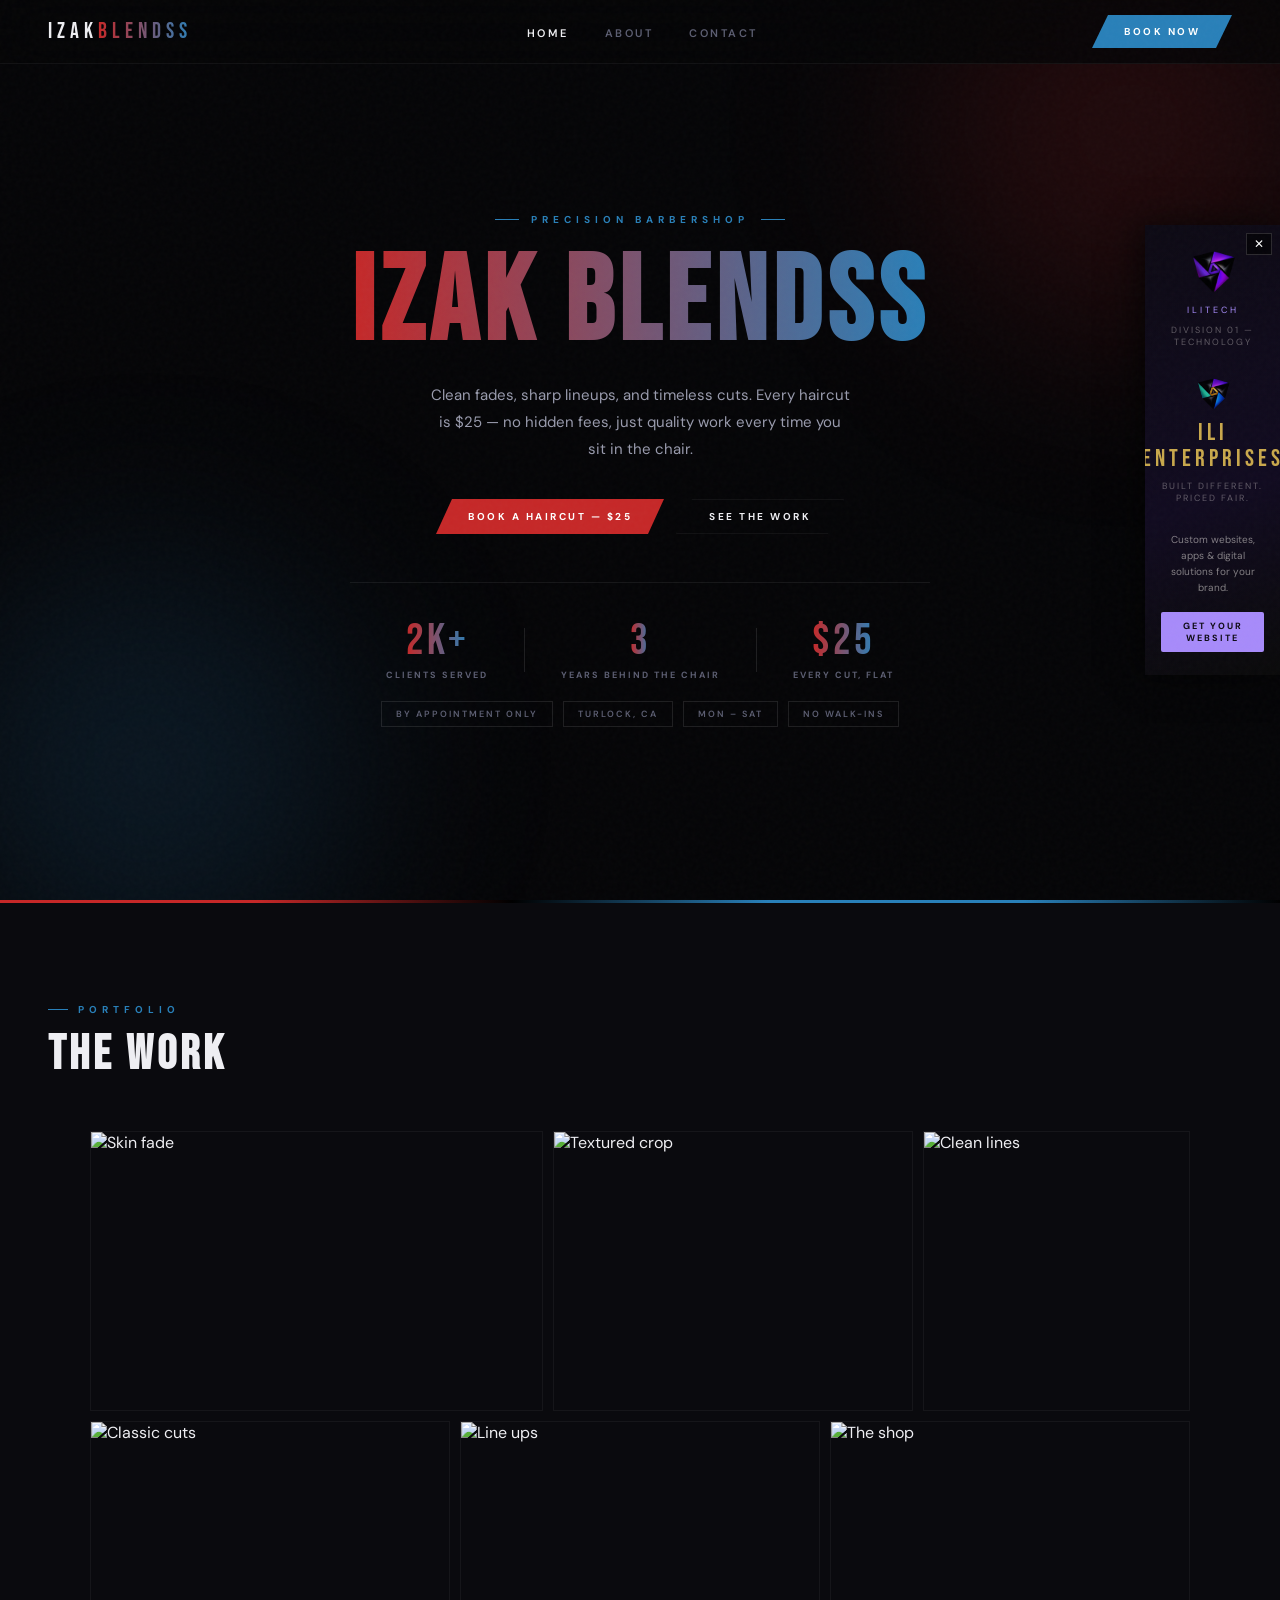
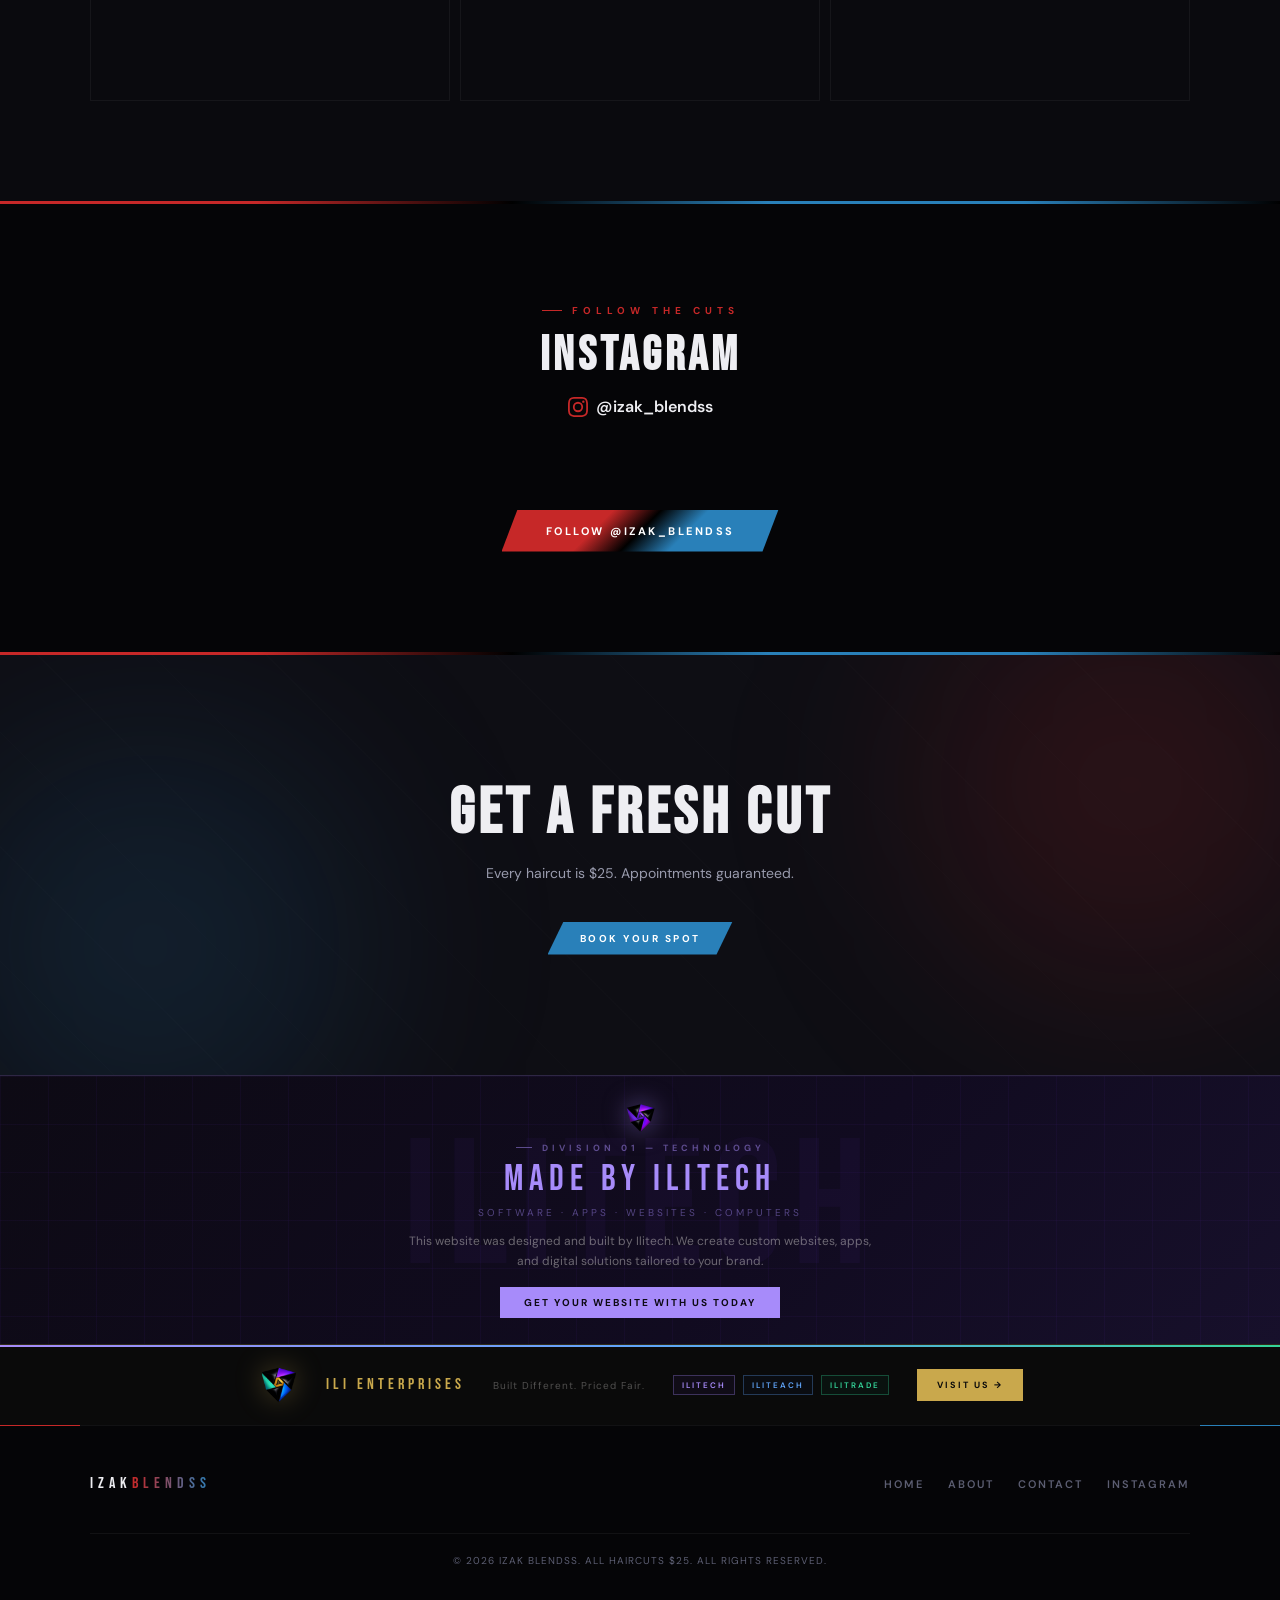
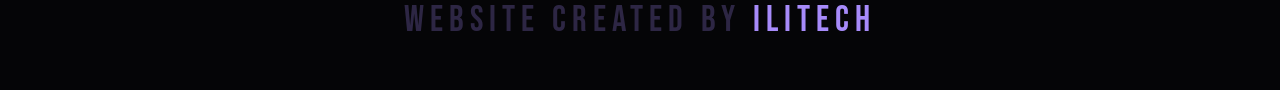
==== index.html @ d11774d7 "Rename image files to single numbers (1.jpg–7.jpg) https://claude.ai/code/session_01DUXp4969VCVDoevG" ====
<!DOCTYPE html>
<html lang="en">
<head>
<meta charset="UTF-8">
<meta name="viewport" content="width=device-width, initial-scale=1.0">
<title>Izak Blendss — Precision Cuts & Clean Fades</title>
<link href="https://fonts.googleapis.com/css2?family=Bebas+Neue&family=DM+Sans:wght@300;400;500;600;700&display=swap" rel="stylesheet">
<link rel="stylesheet" href="styles.css">
</head>
<body>

<!-- ═══ NAV ═══ -->
<nav>
  <a class="logo" href="index.html">IZAK<em>BLENDSS</em></a>
  <ul class="nav-mid" id="navMenu">
    <li><a href="index.html" class="act">Home</a></li>
    <li><a href="about.html">About</a></li>
    <li><a href="contact.html">Contact</a></li>
  </ul>
  <div class="nav-right">
    <button class="burger" id="burger" aria-label="Menu"><span></span><span></span><span></span></button>
    <a class="btn btn-blue" href="contact.html">Book Now</a>
  </div>
</nav>

<!-- ═══ HERO ═══ -->
<section class="hero">
  <div class="glow-r"></div>
  <div class="glow-b"></div>
  <div class="hero-inner">
    <div class="hero-label">Precision Barbershop</div>
    <h1>Izak Blendss</h1>
    <p>Clean fades, sharp lineups, and timeless cuts. Every haircut is $25 — no hidden fees, just quality work every time you sit in the chair.</p>
    <div class="hero-btns">
      <a class="btn btn-red" href="contact.html">Book a Haircut — $25</a>
      <a class="btn btn-outline" href="#gallery">See the Work</a>
    </div>
    <div class="hero-stats">
      <div class="hero-stat"><span class="hero-stat-num">2K+</span><span class="hero-stat-label">Clients Served</span></div>
      <div class="hero-stat-div"></div>
      <div class="hero-stat"><span class="hero-stat-num">3</span><span class="hero-stat-label">Years Behind the Chair</span></div>
      <div class="hero-stat-div"></div>
      <div class="hero-stat"><span class="hero-stat-num">$25</span><span class="hero-stat-label">Every Cut, Flat</span></div>
    </div>
    <div class="hero-badges">
      <span class="hero-badge">By Appointment Only</span>
      <span class="hero-badge">Turlock, CA</span>
      <span class="hero-badge">Mon – Sat</span>
      <span class="hero-badge">No Walk-ins</span>
    </div>
  </div>
</section>

<div class="stripe"></div>

<section class="gallery" id="gallery">
  <div class="sec-head reveal">
    <div class="sec-tag bl">Portfolio</div>
    <h2 class="sec-title">The Work</h2>
  </div>
  <div class="gal-grid">
    <div class="gal-item reveal"><img src="haircuts/1.jpg" alt="Skin fade" loading="lazy"><div class="gal-ov"><h4>Skin Fades</h4><span>Signature blends</span></div></div>
    <div class="gal-item reveal"><img src="haircuts/2.jpg" alt="Textured crop" loading="lazy"><div class="gal-ov"><h4>Textured Crops</h4><span>Modern texture</span></div></div>
    <div class="gal-item reveal"><img src="haircuts/3.jpg" alt="Clean lines" loading="lazy"><div class="gal-ov"><h4>Clean Lines</h4><span>Sharp details</span></div></div>
    <div class="gal-item reveal"><img src="haircuts/4.jpg" alt="Classic cuts" loading="lazy"><div class="gal-ov"><h4>Classic Cuts</h4><span>Timeless looks</span></div></div>
    <div class="gal-item reveal"><img src="haircuts/5.jpg" alt="Line ups" loading="lazy"><div class="gal-ov"><h4>Line-Ups</h4><span>Razor precision</span></div></div>
    <div class="gal-item reveal"><img src="haircuts/6.jpg" alt="The shop" loading="lazy"><div class="gal-ov"><h4>The Shop</h4><span>Our space</span></div></div>
  </div>
</section>

<div class="stripe"></div>

<section class="ig-sec">
  <div class="sec-head reveal" style="text-align:center">
    <div class="sec-tag red" style="justify-content:center">Follow The Cuts</div>
    <h2 class="sec-title">Instagram</h2>
    <div class="ig-handle"><svg viewBox="0 0 24 24"><path d="M12 2.163c3.204 0 3.584.012 4.85.07 3.252.148 4.771 1.691 4.919 4.919.058 1.265.069 1.645.069 4.849 0 3.205-.012 3.584-.069 4.849-.149 3.225-1.664 4.771-4.919 4.919-1.266.058-1.644.07-4.85.07-3.204 0-3.584-.012-4.849-.07-3.26-.149-4.771-1.699-4.919-4.92-.058-1.265-.07-1.644-.07-4.849 0-3.204.013-3.583.07-4.849.149-3.227 1.664-4.771 4.919-4.919 1.266-.057 1.645-.069 4.849-.069zM12 0C8.741 0 8.333.014 7.053.072 2.695.272.273 2.69.073 7.052.014 8.333 0 8.741 0 12c0 3.259.014 3.668.072 4.948.2 4.358 2.618 6.78 6.98 6.98C8.333 23.986 8.741 24 12 24c3.259 0 3.668-.014 4.948-.072 4.354-.2 6.782-2.618 6.979-6.98.059-1.28.073-1.689.073-4.948 0-3.259-.014-3.667-.072-4.947-.196-4.354-2.617-6.78-6.979-6.98C15.668.014 15.259 0 12 0zm0 5.838a6.162 6.162 0 100 12.324 6.162 6.162 0 000-12.324zM12 16a4 4 0 110-8 4 4 0 010 8zm6.406-11.845a1.44 1.44 0 100 2.881 1.44 1.44 0 000-2.881z"/></svg>@izak_blendss
</div>
  </div>
  <!-- ═══════════════════════════════════════════════════
       PASTE BEHOLD CODE HERE
       1. Go to behold.so → connect @izak_blendss → create a Grid feed
       2. Click "Get Embed Code" → copy the <div> and <script> they give you
       3. Paste both pieces right here, replacing this comment block
  ═══════════════════════════════════════════════════ -->
  <a href="https://instagram.com/izak_blendss" target="_blank" class="btn btn-gradient" style="margin-top:40px;padding:14px 44px;font-size:11px;letter-spacing:2.5px">Follow @izak_blendss</a>
</section>

<div class="stripe"></div>

<section class="cta">
  <div class="glow-r"></div>
  <div class="glow-b"></div>
  <h2 class="reveal">Get a Fresh Cut</h2>
  <p class="reveal">Every haircut is $25. Appointments guaranteed.</p>
  <a class="btn btn-blue reveal" href="contact.html" style="position:relative">Book Your Spot</a>
</section>

<!-- ═══ SIDE AD PANEL ═══ -->
<aside class="side-ad" id="sideAd">
  <img src="" alt="Advertisement">
  <button class="side-ad-close" aria-label="Close">&#x2715;</button>
</aside>
<button class="side-ad-tab" id="sideAdTab">AD<span class="tab-cd" id="sideAdCountdown"></span></button>

<!-- ═══ ILI ENTERPRISES BANNER ═══ -->
<div class="ili-banner">
  <div class="ili-tech-main">
    <img src="images/ilitech-logo.png" alt="Ilitech" class="ili-tech-logo">
    <div class="ili-tech-label">Division 01 — Technology</div>
    <div class="ili-tech-heading">Made by Ilitech</div>
    <div class="ili-tech-sub">Software · Apps · Websites · Computers</div>
    <p class="ili-tech-desc">This website was designed and built by Ilitech. We create custom websites, apps, and digital solutions tailored to your brand.</p>
    <a class="ili-tech-btn" href="https://ilias-enterprise.netlify.app/" target="_blank">Get Your Website With Us Today</a>
  </div>
</div>

<!-- ═══ ILI ENTERPRISES STRIP ═══ -->
<div class="ili-ent-strip">
  <img src="images/ili-logo.png" alt="Ili Enterprises" class="ili-logo">
  <div class="ili-ent-name">Ili Enterprises</div>
  <div class="ili-ent-tagline">Built Different. Priced Fair.</div>
  <div class="ili-divisions">
    <span class="ili-div-tag tech">Ilitech</span>
    <span class="ili-div-tag teach">Iliteach</span>
    <span class="ili-div-tag trade">Ilitrade</span>
  </div>
  <a class="ili-cta" href="https://ilias-enterprise.netlify.app/" target="_blank">Visit Us &rarr;</a>
</div>

<!-- ═══ FOOTER ═══ -->
<footer>
  <div class="ft-inner">
    <a class="logo" href="index.html">IZAK<em>BLENDSS</em></a>
    <div class="ft-links">
      <a href="index.html">Home</a>
      <a href="about.html">About</a>
      <a href="contact.html">Contact</a>
      <a href="https://instagram.com/izak_blendss" target="_blank">Instagram</a>
    </div>
    <div class="ft-copy">&copy; 2026 Izak Blendss. All haircuts $25. All rights reserved.</div>
    <div class="ft-credit">Website created by <a href="https://ilias-enterprise.netlify.app/" target="_blank">Ilitech</a></div>
  </div>
</footer>

<script>
  const obs=new IntersectionObserver((entries)=>{
    entries.forEach((e,i)=>{if(e.isIntersecting){setTimeout(()=>e.target.classList.add('vis'),i*60);obs.unobserve(e.target)}});
  },{threshold:.08});
  document.querySelectorAll('.reveal').forEach(el=>obs.observe(el));
</script>
<script src="config.js"></script>
<script src="side-ad.js"></script>
</body>
</html>
---- styles.css ----
:root{
  --red:#C62828;
  --red-dim:rgba(198,40,40,.15);
  --blue:#2980B9;
  --blue-dim:rgba(41,128,185,.15);
  --bg:#050507;
  --bg-1:#0A0A0E;
  --bg-2:#0E0E14;
  --surface:#131319;
  --border:rgba(255,255,255,.05);
  --text:#EEEEF2;
  --text-2:#999BAD;
  --text-3:#5C5E72;
  --display:'Bebas Neue',sans-serif;
  --body:'DM Sans',sans-serif;
  --cut:16px;
}

*{margin:0;padding:0;box-sizing:border-box}
html{scroll-behavior:smooth}
body{font-family:var(--body);background:var(--bg);color:var(--text);overflow-x:hidden;-webkit-font-smoothing:antialiased}
img{display:block;width:100%;height:100%;object-fit:cover}
a{text-decoration:none;color:inherit}

body::after{content:'';position:fixed;inset:0;pointer-events:none;z-index:9999;opacity:.025;
  background-image:url("data:image/svg+xml,%3Csvg viewBox='0 0 256 256' xmlns='http://www.w3.org/2000/svg'%3E%3Cfilter id='n'%3E%3CfeTurbulence type='fractalNoise' baseFrequency='.8' numOctaves='4' stitchTiles='stitch'/%3E%3C/filter%3E%3Crect width='100%25' height='100%25' filter='url(%23n)'/%3E%3C/svg%3E")}

.ph{position:absolute;z-index:10;bottom:12px;left:12px;right:12px;
  background:rgba(5,5,7,.9);backdrop-filter:blur(10px);
  border-left:3px solid var(--red);padding:10px 14px;
  font-size:10px;font-weight:600;letter-spacing:.5px;color:var(--text-2);line-height:1.5}
.ph b{display:block;margin-bottom:3px;font-size:9px;letter-spacing:2px;text-transform:uppercase;color:var(--red);font-weight:700}
.ph.bl{border-left-color:var(--blue)}
.ph.bl b{color:var(--blue)}

/* ═══ NAV ═══ */
nav{position:fixed;top:0;left:0;right:0;z-index:200;
  display:flex;align-items:center;justify-content:space-between;
  height:64px;padding:0 48px;
  background:rgba(5,5,7,.8);backdrop-filter:blur(24px);
  border-bottom:1px solid var(--border)}
.logo{font-family:var(--display);font-size:22px;letter-spacing:5px;text-transform:uppercase;cursor:pointer}
.logo em{font-style:normal;
  background:linear-gradient(90deg,var(--red),var(--blue));
  -webkit-background-clip:text;-webkit-text-fill-color:transparent;background-clip:text}

.nav-mid{display:flex;gap:36px;list-style:none}
.nav-mid a{font-size:11px;font-weight:600;letter-spacing:2.5px;text-transform:uppercase;color:var(--text-3);transition:color .2s}
.nav-mid a:hover,.nav-mid a.act{color:var(--text)}
.nav-right{display:flex;align-items:center;gap:16px}

.btn{display:inline-flex;align-items:center;justify-content:center;
  padding:10px 32px;font-size:10px;font-weight:700;font-family:var(--body);
  letter-spacing:2.5px;text-transform:uppercase;border:none;cursor:pointer;transition:all .2s}
.btn-red{background:var(--red);color:#fff;clip-path:polygon(var(--cut) 0,100% 0,calc(100% - var(--cut)) 100%,0 100%)}
.btn-red:hover{background:#A32020;transform:translateY(-1px);box-shadow:0 8px 28px var(--red-dim)}
.btn-blue{background:var(--blue);color:#fff;clip-path:polygon(var(--cut) 0,100% 0,calc(100% - var(--cut)) 100%,0 100%)}
.btn-blue:hover{background:#1F6A9E;transform:translateY(-1px);box-shadow:0 8px 28px var(--blue-dim)}
.btn-outline{background:transparent;color:var(--text);border:1.5px solid var(--border);
  clip-path:polygon(var(--cut) 0,100% 0,calc(100% - var(--cut)) 100%,0 100%)}
.btn-outline:hover{border-color:var(--text-3);transform:translateY(-1px)}
.btn-gradient{color:#fff;
  background:linear-gradient(135deg,var(--red) 0%,var(--red) 35%,#000 50%,var(--blue) 65%,var(--blue) 100%);
  clip-path:polygon(var(--cut) 0,100% 0,calc(100% - var(--cut)) 100%,0 100%)}
.btn-gradient:hover{transform:translateY(-1px);box-shadow:0 8px 28px var(--red-dim)}

.burger{display:none;background:none;border:none;cursor:pointer;padding:6px;flex-direction:column;gap:5px}
.burger span{display:block;width:22px;height:2px;background:var(--text);transition:.3s}

/* ═══ STRIPE ═══ */
.stripe{height:3px;background:linear-gradient(90deg,var(--red),var(--red),#000,var(--blue),var(--blue),#000,var(--red),var(--red),#000,var(--blue),var(--blue));
  background-size:200% 100%;animation:slide 12s linear infinite}
@keyframes slide{0%{background-position:200% 0}100%{background-position:-200% 0}}

/* ═══ SECTION HELPERS ═══ */
.sec-head{margin-bottom:48px}
.sec-tag{font-size:10px;font-weight:700;letter-spacing:5px;text-transform:uppercase;margin-bottom:10px;
  display:flex;align-items:center;gap:10px}
.sec-tag.red{color:var(--red)}
.sec-tag.red::before{content:'';width:20px;height:1.5px;background:var(--red)}
.sec-tag.bl{color:var(--blue)}
.sec-tag.bl::before{content:'';width:20px;height:1.5px;background:var(--blue)}
.sec-title{font-family:var(--display);font-size:clamp(28px,5vw,48px);letter-spacing:4px;text-transform:uppercase}

/* ═══ GLOWS ═══ */
.glow-r{position:absolute;width:420px;height:420px;border-radius:50%;filter:blur(100px);
  background:var(--red-dim);top:-80px;right:-60px;animation:float 10s ease-in-out infinite;pointer-events:none}
.glow-b{position:absolute;width:420px;height:420px;border-radius:50%;filter:blur(100px);
  background:var(--blue-dim);bottom:-80px;left:-60px;animation:float 10s ease-in-out infinite 5s;pointer-events:none}
@keyframes float{0%,100%{transform:translate(0,0)}50%{transform:translate(12px,-12px)}}

/* ═══ HERO ═══ */
.hero{min-height:100vh;display:flex;align-items:center;justify-content:center;
  text-align:center;padding:120px 24px 80px;position:relative;overflow:hidden}
.hero-inner{position:relative;z-index:2;max-width:700px}
.hero-label{font-size:10px;font-weight:700;letter-spacing:5px;text-transform:uppercase;color:var(--blue);margin-bottom:24px;
  display:flex;align-items:center;justify-content:center;gap:12px;animation:fadeUp .6s ease both .1s}
.hero-label::before,.hero-label::after{content:'';width:24px;height:1.5px;background:var(--blue)}
.hero h1{font-family:var(--display);font-size:clamp(56px,12vw,120px);letter-spacing:6px;text-transform:uppercase;
  line-height:.9;margin-bottom:24px;animation:fadeUp .6s ease both .2s;
  background:linear-gradient(90deg,var(--red),var(--blue));
  -webkit-background-clip:text;-webkit-text-fill-color:transparent;background-clip:text}
.hero p{color:var(--text-2);font-size:15px;line-height:1.8;max-width:420px;margin:0 auto 36px;animation:fadeUp .6s ease both .3s}
.hero-btns{display:flex;gap:12px;justify-content:center;flex-wrap:wrap;animation:fadeUp .6s ease both .4s}
.hero-stats{
  display:flex;align-items:center;justify-content:center;
  margin-top:48px;padding-top:36px;
  border-top:1px solid rgba(255,255,255,.07);
  animation:fadeUp .6s ease both .5s;
}
.hero-stat{
  display:flex;flex-direction:column;align-items:center;gap:6px;
  padding:0 36px;
}
.hero-stat-num{
  font-family:var(--display);
  font-size:clamp(28px,4vw,44px);
  letter-spacing:3px;line-height:1;
  background:linear-gradient(90deg,var(--red),var(--blue));
  -webkit-background-clip:text;-webkit-text-fill-color:transparent;background-clip:text;
}
.hero-stat-label{
  font-size:9px;font-weight:700;letter-spacing:2px;text-transform:uppercase;
  color:var(--text-3);
}
.hero-stat-div{width:1px;height:44px;background:rgba(255,255,255,.1)}
.hero-badges{
  display:flex;gap:10px;justify-content:center;flex-wrap:wrap;
  margin-top:20px;
  animation:fadeUp .6s ease both .6s;
}
.hero-badge{
  font-size:9px;font-weight:600;letter-spacing:2px;text-transform:uppercase;
  color:var(--text-3);
  border:1px solid rgba(255,255,255,.1);
  padding:6px 14px;
}

/* ═══ GALLERY ═══ */
.gallery{padding:100px 48px;background:var(--bg-1)}
.gal-grid{display:grid;grid-template-columns:repeat(12,1fr);grid-template-rows:280px 280px;gap:10px;max-width:1100px;margin:0 auto}
.gal-item{position:relative;overflow:hidden;cursor:pointer;border:1px solid var(--border);transition:border-color .3s}
.gal-item:hover{border-color:rgba(255,255,255,.1)}
.gal-item:nth-child(1){grid-column:span 5}
.gal-item:nth-child(2){grid-column:span 4}
.gal-item:nth-child(3){grid-column:span 3}
.gal-item:nth-child(4){grid-column:span 4}
.gal-item:nth-child(5){grid-column:span 4}
.gal-item:nth-child(6){grid-column:span 4}
.gal-item img{transition:transform .5s}
.gal-item:hover img{transform:scale(1.05)}
.gal-ov{position:absolute;inset:0;display:flex;flex-direction:column;justify-content:flex-end;padding:20px;
  background:linear-gradient(180deg,transparent 40%,rgba(5,5,7,.88));opacity:0;transition:opacity .3s}
.gal-item:hover .gal-ov{opacity:1}
.gal-ov h4{font-family:var(--display);font-size:16px;letter-spacing:3px;text-transform:uppercase}
.gal-ov span{font-size:10px;color:var(--text-2);margin-top:2px;letter-spacing:1px}
.gal-item::before{content:'';position:absolute;top:6px;left:6px;width:28px;height:28px;
  border-top:2px solid var(--red);border-left:2px solid var(--red);opacity:0;transition:opacity .3s;z-index:3}
.gal-item::after{content:'';position:absolute;bottom:6px;right:6px;width:28px;height:28px;
  border-bottom:2px solid var(--blue);border-right:2px solid var(--blue);opacity:0;transition:opacity .3s;z-index:3}
.gal-item:hover::before,.gal-item:hover::after{opacity:1}

/* ═══ INSTAGRAM ═══ */
.ig-sec{padding:100px 48px;background:var(--bg);text-align:center}
.ig-handle{display:inline-flex;align-items:center;gap:8px;font-size:16px;font-weight:600;margin-top:12px}
.ig-handle svg{width:20px;height:20px;fill:var(--red)}
.ig-grid{display:grid;grid-template-columns:repeat(6,1fr);gap:3px;max-width:1100px;margin:36px auto 0}
.ig-cell{aspect-ratio:1;position:relative;overflow:hidden;cursor:pointer;border:1px solid rgba(255,255,255,.02);display:block;text-decoration:none}
.ig-cell img{transition:transform .4s,filter .4s}
.ig-cell:hover img{transform:scale(1.08);filter:brightness(.55)}
.ig-cell .heart{position:absolute;inset:0;display:flex;align-items:center;justify-content:center;gap:5px;
  color:#fff;font-size:12px;font-weight:700;opacity:0;transition:opacity .25s}
.ig-cell:hover .heart{opacity:1}
.heart svg{width:16px;height:16px;fill:var(--red)}

/* ═══ CTA ═══ */
.cta{padding:120px 24px;text-align:center;background:var(--bg-2);position:relative;overflow:hidden}
.cta::before{content:'';position:absolute;inset:0;
  background:repeating-linear-gradient(45deg,transparent,transparent 80px,rgba(255,255,255,.006) 80px,rgba(255,255,255,.006) 81px);pointer-events:none}
.cta h2{font-family:var(--display);font-size:clamp(32px,6vw,64px);letter-spacing:4px;text-transform:uppercase;margin-bottom:12px;position:relative}
.cta>p{color:var(--text-2);font-size:14px;margin-bottom:40px;position:relative}

/* ═══ ABOUT ═══ */
.about-hero{padding:140px 48px 80px;display:grid;grid-template-columns:1fr 1fr;gap:64px;
  max-width:1100px;margin:0 auto;align-items:center}
.about-img{position:relative;height:500px;overflow:hidden;border:1px solid var(--border)}
.about-img::before{content:'';position:absolute;top:6px;left:6px;width:40px;height:40px;
  border-top:2px solid var(--red);border-left:2px solid var(--red);z-index:3}
.about-img::after{content:'';position:absolute;bottom:6px;right:6px;width:40px;height:40px;
  border-bottom:2px solid var(--blue);border-right:2px solid var(--blue);z-index:3}
.about-text h1{font-family:var(--display);font-size:clamp(36px,5vw,56px);letter-spacing:4px;text-transform:uppercase;margin-bottom:24px}
.about-text p{color:var(--text-2);font-size:14px;line-height:1.9;margin-bottom:16px;max-width:440px}
.stat-row{display:flex;gap:40px;margin-top:32px;flex-wrap:wrap}
.stat{padding-left:14px;border-left:2px solid var(--red)}
.stat:nth-child(2){border-left-color:var(--blue)}
.stat:nth-child(3){border-left-color:var(--text-3)}
.stat h4{font-family:var(--display);font-size:36px;letter-spacing:2px;
  background:linear-gradient(90deg,var(--red),var(--blue));
  -webkit-background-clip:text;-webkit-text-fill-color:transparent;background-clip:text}
.stat span{font-size:10px;color:var(--text-3);letter-spacing:3px;text-transform:uppercase;font-weight:700}

.about-values{padding:80px 48px;background:var(--bg-1)}
.values-grid{display:grid;grid-template-columns:repeat(3,1fr);gap:20px;max-width:1100px;margin:0 auto}
.val-card{padding:36px 28px;background:var(--surface);border:1px solid var(--border);transition:border-color .3s}
.val-card:hover{border-color:rgba(255,255,255,.08)}
.val-card .val-num{font-family:var(--display);font-size:40px;color:rgba(255,255,255,.04);margin-bottom:12px}
.val-card:nth-child(odd) h3{color:var(--red)}
.val-card:nth-child(even) h3{color:var(--blue)}
.val-card h3{font-family:var(--display);font-size:18px;letter-spacing:2px;text-transform:uppercase;margin-bottom:10px}
.val-card p{color:var(--text-2);font-size:13px;line-height:1.7}

/* ═══ CONTACT ═══ */
.contact-page{padding:140px 48px 80px;max-width:900px;margin:0 auto}
.contact-page>h1{font-family:var(--display);font-size:clamp(36px,5vw,56px);letter-spacing:4px;text-transform:uppercase;margin-bottom:12px}
.contact-page>p{color:var(--text-2);font-size:14px;margin-bottom:48px;line-height:1.7}
.contact-grid{display:grid;grid-template-columns:1fr 1fr;gap:48px}
.contact-info{display:flex;flex-direction:column;gap:28px}
.info-item{padding-left:16px;border-left:2px solid var(--red)}
.info-item:nth-child(even){border-left-color:var(--blue)}
.info-item h4{font-size:10px;font-weight:700;letter-spacing:3px;text-transform:uppercase;color:var(--text-3);margin-bottom:6px}
.info-item p,.info-item a{color:var(--text);font-size:14px;line-height:1.6;display:block}
.info-item a:hover{color:var(--blue)}
.contact-form{display:flex;flex-direction:column;gap:16px}
.contact-form input,.contact-form textarea,.contact-form select{
  background:var(--surface);border:1px solid var(--border);color:var(--text);
  padding:14px 18px;font-family:var(--body);font-size:13px;outline:none;
  transition:border-color .2s;width:100%;resize:vertical;-webkit-appearance:none}
.contact-form input:focus,.contact-form textarea:focus,.contact-form select:focus{border-color:var(--blue)}
.contact-form input::placeholder,.contact-form textarea::placeholder{color:var(--text-3)}
.contact-form textarea{min-height:100px}
.contact-form select{color:var(--text-3);cursor:pointer}
.contact-form select option{background:var(--surface);color:var(--text)}
.form-note{font-size:11px;color:var(--text-3);text-align:center;margin-top:4px;line-height:1.5}

/* ═══ FOOTER ═══ */
footer{padding:48px;background:var(--bg);border-top:1px solid var(--border);position:relative}
footer::before{content:'';position:absolute;top:-1px;left:0;width:80px;height:1px;background:var(--red)}
footer::after{content:'';position:absolute;top:-1px;right:0;width:80px;height:1px;background:var(--blue)}
.ft-inner{max-width:1100px;margin:0 auto;display:flex;justify-content:space-between;align-items:center;flex-wrap:wrap;gap:16px}
.ft-inner .logo{font-size:16px}
.ft-links{display:flex;gap:24px}
.ft-links a{font-size:11px;font-weight:600;letter-spacing:2px;text-transform:uppercase;color:var(--text-3);transition:color .2s}
.ft-links a:hover{color:var(--text)}
.ft-copy{font-size:10px;color:var(--text-3);letter-spacing:1px;text-transform:uppercase;width:100%;text-align:center;margin-top:24px;padding-top:20px;border-top:1px solid var(--border)}
.ft-credit{font-family:var(--display);font-size:clamp(22px,3vw,36px);letter-spacing:6px;text-transform:uppercase;color:rgba(167,139,250,.25);width:100%;text-align:center;margin-top:16px}
.ft-credit a{color:var(--ili-purple);text-decoration:none;transition:color .2s,opacity .2s}
.ft-credit a:hover{color:var(--ili-gold)}

/* ═══ ILI ENTERPRISES BANNER ═══ */
:root{
  --ili-gold:#c9a84c;
  --ili-gold-light:#e8c97a;
  --ili-gold-dim:rgba(201,168,76,.18);
  --ili-purple:#a78bfa;
  --ili-navy:#60a5fa;
  --ili-emerald:#34d399;
}
.ili-banner{
  display:flex;
  flex-direction:column;
  border-top:1px solid rgba(167,139,250,.25);
  position:relative;
  overflow:hidden;
}

/* ── ILITECH MAIN SECTION ── */
.ili-tech-main{
  flex:1;
  padding:26px 48px;
  background:linear-gradient(135deg,#0d0a14 0%,#110b20 60%,#17102b 100%);
  position:relative;
  overflow:hidden;
  display:flex;
  flex-direction:column;
  align-items:center;
  text-align:center;
  gap:8px;
}
.ili-tech-main::before{
  content:'';position:absolute;inset:0;
  background-image:
    linear-gradient(rgba(124,58,237,.05) 1px,transparent 1px),
    linear-gradient(90deg,rgba(124,58,237,.05) 1px,transparent 1px);
  background-size:48px 48px;
  pointer-events:none;
}
.ili-tech-main::after{
  content:'ILITECH';
  position:absolute;left:50%;top:50%;
  transform:translate(-50%,-50%);
  font-family:var(--display);
  font-size:clamp(80px,14vw,200px);
  letter-spacing:10px;
  color:rgba(124,58,237,.05);
  pointer-events:none;
  white-space:nowrap;line-height:1;
}
.ili-tech-logo{
  width:32px;height:32px;
  object-fit:contain;
  filter:drop-shadow(0 0 12px rgba(167,139,250,.5));
  position:relative;z-index:1;
}
.ili-tech-label{
  font-size:9px;font-weight:700;letter-spacing:4px;text-transform:uppercase;
  color:rgba(167,139,250,.5);
  display:flex;align-items:center;gap:10px;
  position:relative;z-index:1;
}
.ili-tech-label::before{content:'';width:16px;height:1px;background:var(--ili-purple);opacity:.5}
.ili-tech-heading{
  font-family:var(--display);
  font-size:clamp(20px,3vw,36px);
  letter-spacing:6px;color:#a78bfa;line-height:1;
  position:relative;z-index:1;
}
.ili-tech-sub{
  font-size:10px;color:rgba(167,139,250,.45);
  letter-spacing:3px;text-transform:uppercase;
  position:relative;z-index:1;
}
.ili-tech-desc{
  font-size:12px;color:rgba(245,242,238,.4);
  max-width:480px;line-height:1.7;
  position:relative;z-index:1;
  margin-top:4px;
}
.ili-tech-btn{
  display:inline-block;
  padding:9px 24px;
  background:#a78bfa;
  color:#0d0a14;
  font-size:10px;font-weight:700;letter-spacing:2px;text-transform:uppercase;
  font-family:var(--body);
  transition:background .2s,transform .2s;
  position:relative;z-index:1;
  margin-top:8px;
}
.ili-tech-btn:hover{background:#c4b5fd;transform:translateY(-2px)}

/* ── ILI ENTERPRISES STRIP (before footer) ── */
.ili-ent-strip{
  background:#0a0a0a;
  border-top:1px solid rgba(201,168,76,.2);
  padding:20px 48px;
  display:flex;flex-direction:row;
  align-items:center;justify-content:center;
  gap:28px;flex-wrap:wrap;
  position:relative;
}
.ili-ent-strip::before{
  content:'';position:absolute;top:0;left:0;
  width:100%;height:2px;
  background:linear-gradient(to right,#a78bfa,#60a5fa,#34d399);
}
.ili-logo{
  width:40px;height:40px;object-fit:contain;
  filter:drop-shadow(0 0 14px rgba(201,168,76,.35));
}
.ili-ent-name{
  font-family:var(--display);
  font-size:16px;letter-spacing:4px;text-transform:uppercase;
  color:var(--ili-gold);line-height:1;
}
.ili-ent-tagline{
  font-size:10px;color:rgba(245,242,238,.3);
  letter-spacing:1px;line-height:1.5;
}
.ili-divisions{display:flex;flex-direction:row;gap:8px;align-items:center}
.ili-div-tag{
  font-size:8px;font-weight:600;letter-spacing:2px;text-transform:uppercase;
  padding:4px 8px;border:1px solid;text-align:center;
}
.ili-div-tag.tech  {color:#a78bfa;border-color:rgba(167,139,250,.3);background:rgba(124,58,237,.06)}
.ili-div-tag.teach {color:#60a5fa;border-color:rgba(96,165,250,.3);background:rgba(30,58,138,.06)}
.ili-div-tag.trade {color:#34d399;border-color:rgba(52,211,153,.3);background:rgba(5,150,105,.06)}
.ili-cta{
  display:inline-block;padding:10px 20px;
  background:var(--ili-gold);color:#0a0a0a;
  font-size:9px;font-weight:700;letter-spacing:2px;text-transform:uppercase;
  font-family:var(--body);
  transition:background .2s,transform .2s;
}
.ili-cta:hover{background:var(--ili-gold-light);transform:translateY(-2px)}

@media(max-width:900px){
  .ili-tech-main{padding:40px 28px}
  .ili-ent-strip{padding:18px 28px;gap:18px}
}
@media(max-width:560px){
  .ili-tech-main{padding:32px 20px}
  .ili-tech-logo{width:40px;height:40px}
  .ili-ent-strip{gap:14px;padding:16px 20px}
}

/* ═══ ANIMATIONS ═══ */
@keyframes fadeUp{from{opacity:0;transform:translateY(20px)}to{opacity:1;transform:translateY(0)}}
.reveal{opacity:0;transform:translateY(24px);transition:opacity .6s ease,transform .6s ease}
.reveal.vis{opacity:1;transform:translateY(0)}

/* ═══ TABLET ═══ */
@media(max-width:1024px){
  :root{--cut:12px}
  nav{padding:0 28px}
  .gal-grid{grid-template-columns:1fr 1fr;grid-template-rows:auto}
  .gal-item:nth-child(n){grid-column:auto}
  .gal-grid .gal-item{min-height:200px}
  .ig-grid{grid-template-columns:repeat(3,1fr)}
  .about-hero{grid-template-columns:1fr;padding:120px 28px 60px}
  .about-img{height:350px}
  .values-grid{grid-template-columns:1fr}
  .about-values{padding:60px 28px}
  .gallery,.ig-sec{padding:80px 28px}
  .contact-grid{grid-template-columns:1fr}
  .contact-page{padding:120px 28px 60px}
  .ft-inner{flex-direction:column;text-align:center}
  .ft-links{justify-content:center}
  footer{padding:36px 28px}
}

/* ═══ MOBILE ═══ */
@media(max-width:640px){
  :root{--cut:10px}
  nav{padding:0 20px;height:58px}
  .nav-mid{display:none;position:fixed;top:58px;left:0;right:0;flex-direction:column;gap:0;
    background:rgba(5,5,7,.96);backdrop-filter:blur(20px);border-bottom:1px solid var(--border)}
  .nav-mid.open{display:flex}
  .nav-mid a{padding:16px 24px;display:block;border-bottom:1px solid var(--border)}
  .burger{display:flex}
  .nav-right .btn{padding:9px 22px;font-size:9px}
  .hero{padding:100px 20px 60px;min-height:auto}
  .hero h1{font-size:clamp(44px,14vw,72px)}
  .hero p{font-size:13px}
  .hero-btns{flex-direction:column;align-items:stretch}
  .hero-btns .btn{width:100%}
  .gallery,.ig-sec,.cta,.about-values{padding:60px 20px}
  .gal-grid{grid-template-columns:1fr;grid-template-rows:auto}
  .gal-grid .gal-item{min-height:200px}
  .ig-grid{grid-template-columns:repeat(2,1fr)}
  .cta{padding:80px 20px}
  .about-hero{padding:100px 20px 48px;gap:32px}
  .about-img{height:260px}
  .contact-page{padding:100px 20px 48px}
  footer{padding:28px 20px}
}

@media(max-width:380px){
  :root{--cut:8px}
  .hero h1{font-size:40px}
  .logo{font-size:17px;letter-spacing:3px}
  .sec-title{font-size:24px}
}

/* ═══ SIDE AD PANEL ═══ */
.side-ad{
  position:fixed;
  right:0;
  top:50%;
  transform:translateY(-50%);
  height:50vh;
  aspect-ratio:3/10;
  max-height:50vh;
  z-index:150;
  overflow:hidden;
  box-shadow:-6px 0 32px rgba(0,0,0,.7);
  transition:right .45s cubic-bezier(.4,0,.2,1);
  cursor:pointer;
}
.side-ad.hidden{
  right:calc(50vh * -0.3);
}
.side-ad img{
  display:block;
  width:100%;
  height:100%;
  object-fit:cover;
  opacity:0;
  transition:opacity .5s ease;
}
.side-ad img.loaded{opacity:1}
.side-ad-close{
  position:absolute;
  top:8px;
  right:8px;
  background:rgba(0,0,0,.55);
  backdrop-filter:blur(6px);
  border:1px solid rgba(255,255,255,.15);
  color:#fff;
  cursor:pointer;
  font-size:12px;
  line-height:1;
  padding:4px 7px;
  z-index:5;
  transition:background .2s;
}
.side-ad-close:hover{background:rgba(0,0,0,.85)}
.side-ad-tab{
  position:fixed;
  right:0;
  top:50%;
  transform:translateY(-50%);
  z-index:149;
  background:#111;
  color:#fff;
  border:none;
  border-left:2px solid rgba(255,255,255,.15);
  cursor:pointer;
  writing-mode:vertical-rl;
  text-orientation:mixed;
  padding:16px 7px;
  font-size:9px;
  font-weight:700;
  letter-spacing:2px;
  text-transform:uppercase;
  font-family:var(--body);
  opacity:0;
  pointer-events:none;
  transition:opacity .3s;
  line-height:1;
  text-align:center;
}
.side-ad-tab .tab-cd{
  display:block;
  font-size:11px;
  font-weight:700;
  margin-top:8px;
  color:rgba(255,255,255,.5);
  letter-spacing:0;
}
.side-ad-tab.visible{opacity:1;pointer-events:all}

@media(max-width:750px){
  .side-ad{
    right:auto;left:0;top:auto;bottom:0;
    transform:none;
    width:100vw;height:auto;
    aspect-ratio:10/3;
    max-height:none;
    box-shadow:0 -6px 32px rgba(0,0,0,.7);
    transition:bottom .45s cubic-bezier(.4,0,.2,1);
  }
  .side-ad.hidden{
    right:auto;
    bottom:calc(100vw * -0.3);
  }
  .side-ad-tab{
    right:auto;top:auto;
    left:50%;bottom:0;
    transform:translateX(-50%);
    writing-mode:horizontal-tb;
    border-left:none;border-top:2px solid rgba(255,255,255,.15);
    padding:8px 24px;
    flex-direction:row;gap:8px;
  }
  .side-ad-tab .tab-cd{display:inline;margin-top:0;margin-left:4px}
}
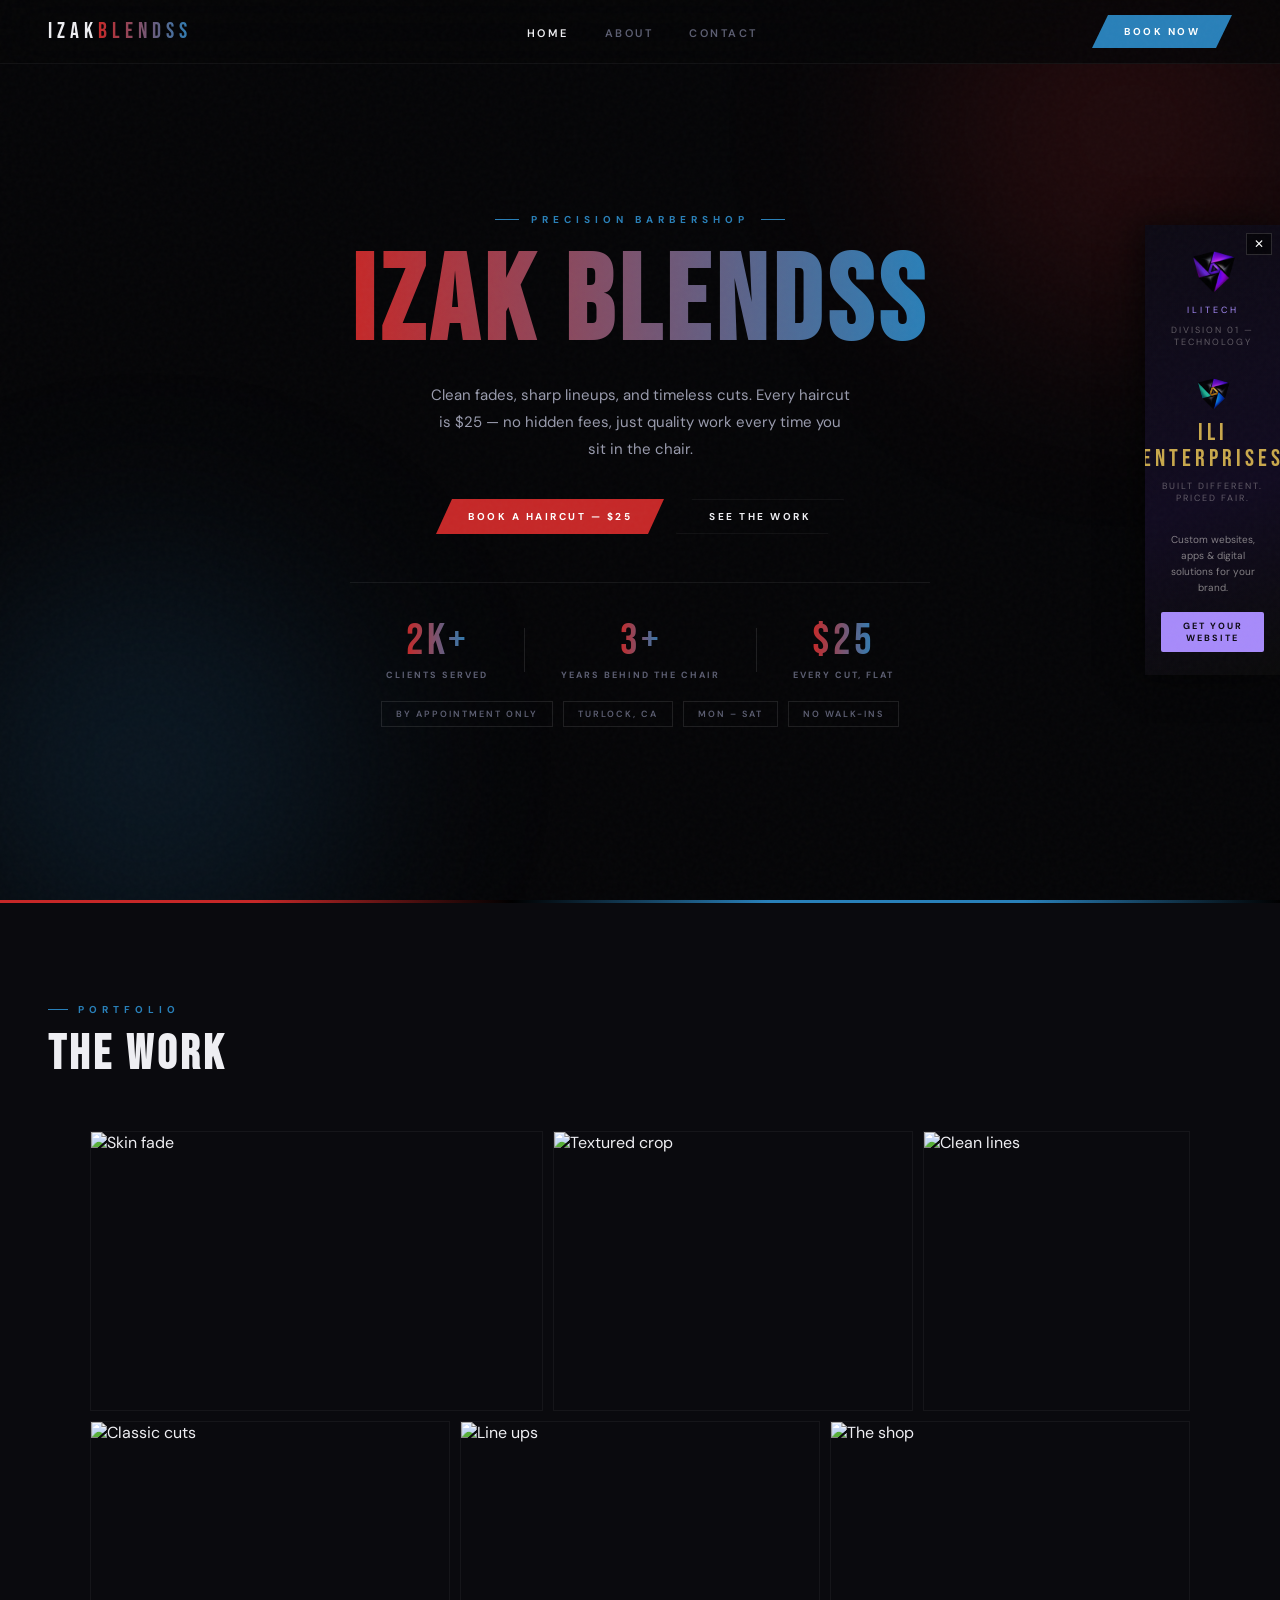
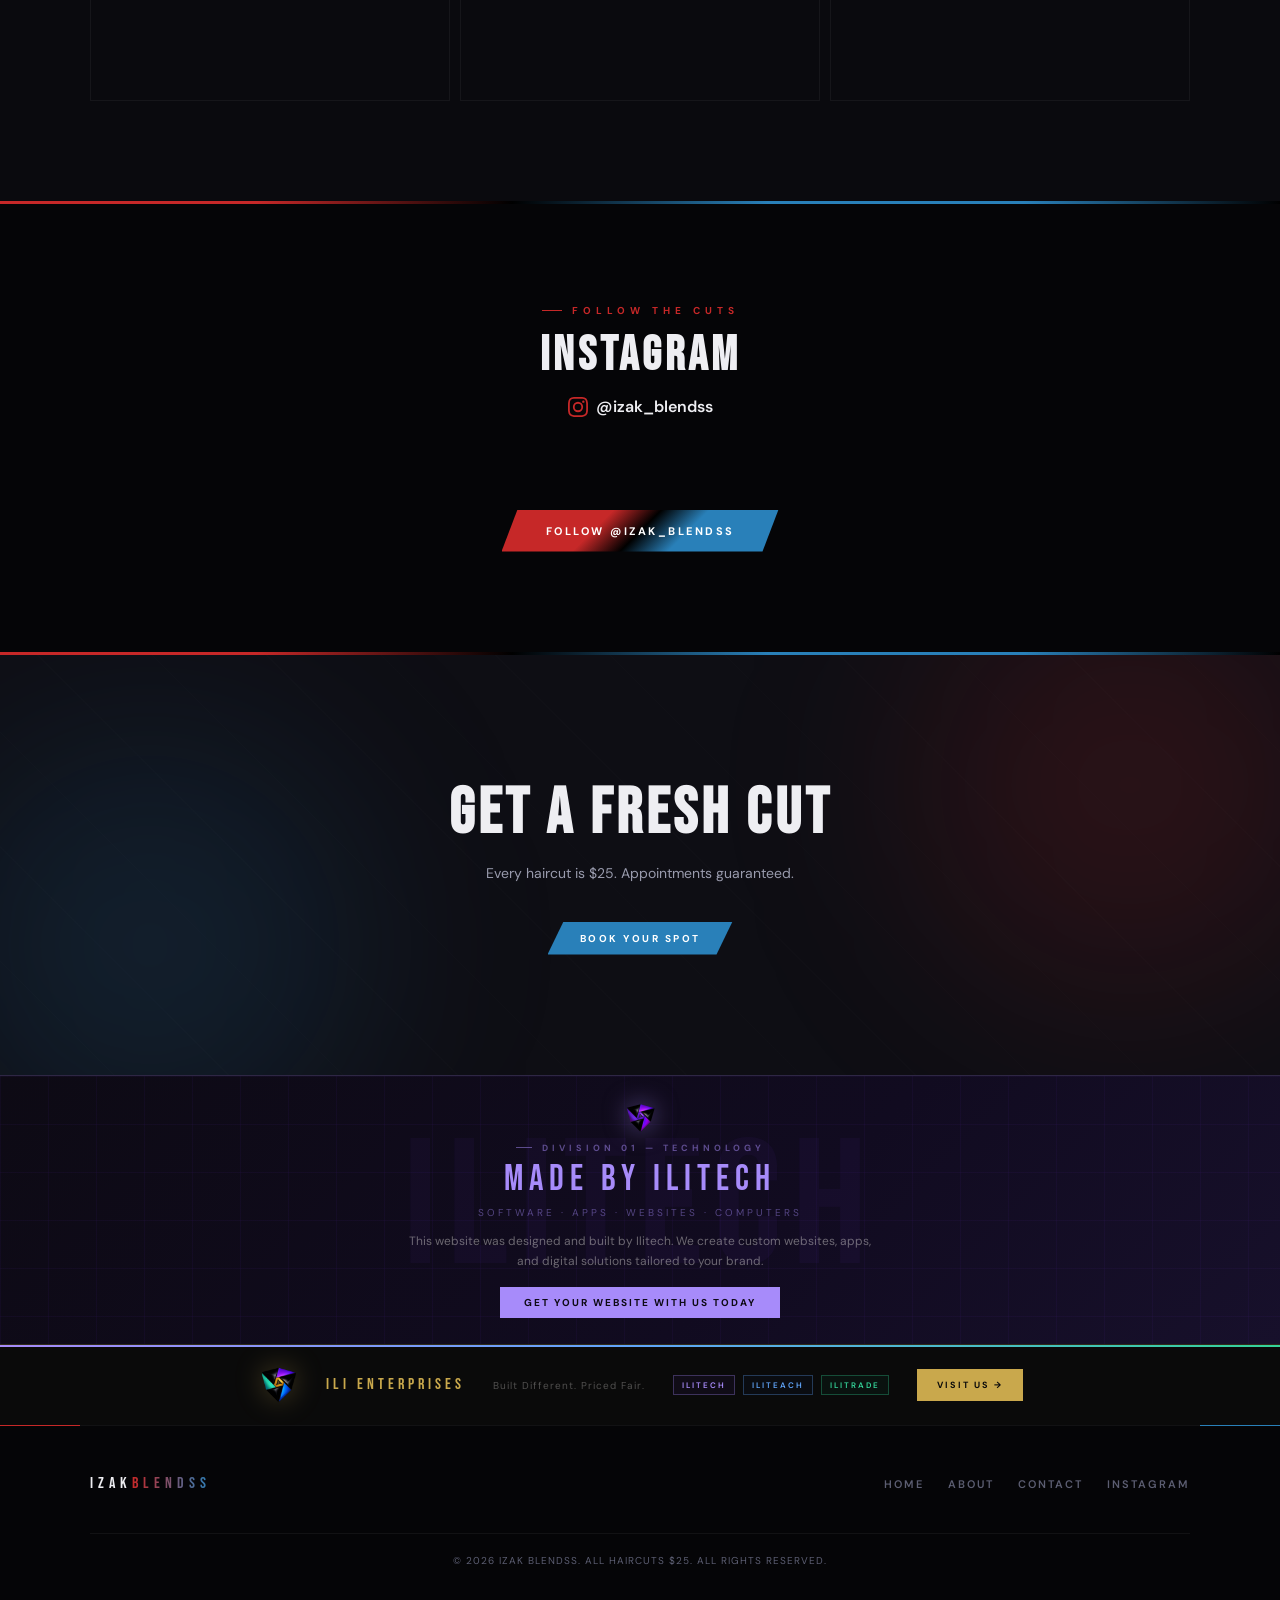
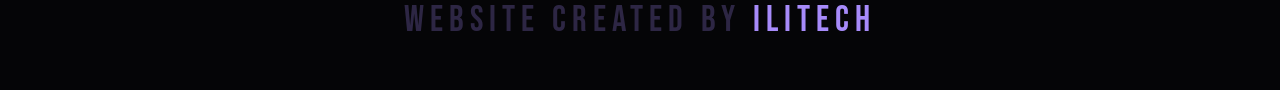
==== commit 2729ccef: "Update years stat to 3+ https://claude.ai/code/session_01DUXp4969VCVDoevGCgezHg" ====
--- a/index.html
+++ b/index.html
@@ -38,7 +38,7 @@
     <div class="hero-stats">
       <div class="hero-stat"><span class="hero-stat-num">2K+</span><span class="hero-stat-label">Clients Served</span></div>
       <div class="hero-stat-div"></div>
-      <div class="hero-stat"><span class="hero-stat-num">3</span><span class="hero-stat-label">Years Behind the Chair</span></div>
+      <div class="hero-stat"><span class="hero-stat-num">3+</span><span class="hero-stat-label">Years Behind the Chair</span></div>
       <div class="hero-stat-div"></div>
       <div class="hero-stat"><span class="hero-stat-num">$25</span><span class="hero-stat-label">Every Cut, Flat</span></div>
     </div>
@@ -77,12 +77,7 @@
     <div class="ig-handle"><svg viewBox="0 0 24 24"><path d="M12 2.163c3.204 0 3.584.012 4.85.07 3.252.148 4.771 1.691 4.919 4.919.058 1.265.069 1.645.069 4.849 0 3.205-.012 3.584-.069 4.849-.149 3.225-1.664 4.771-4.919 4.919-1.266.058-1.644.07-4.85.07-3.204 0-3.584-.012-4.849-.07-3.26-.149-4.771-1.699-4.919-4.92-.058-1.265-.07-1.644-.07-4.849 0-3.204.013-3.583.07-4.849.149-3.227 1.664-4.771 4.919-4.919 1.266-.057 1.645-.069 4.849-.069zM12 0C8.741 0 8.333.014 7.053.072 2.695.272.273 2.69.073 7.052.014 8.333 0 8.741 0 12c0 3.259.014 3.668.072 4.948.2 4.358 2.618 6.78 6.98 6.98C8.333 23.986 8.741 24 12 24c3.259 0 3.668-.014 4.948-.072 4.354-.2 6.782-2.618 6.979-6.98.059-1.28.073-1.689.073-4.948 0-3.259-.014-3.667-.072-4.947-.196-4.354-2.617-6.78-6.979-6.98C15.668.014 15.259 0 12 0zm0 5.838a6.162 6.162 0 100 12.324 6.162 6.162 0 000-12.324zM12 16a4 4 0 110-8 4 4 0 010 8zm6.406-11.845a1.44 1.44 0 100 2.881 1.44 1.44 0 000-2.881z"/></svg>@izak_blendss
 </div>
   </div>
-  <!-- ═══════════════════════════════════════════════════
-       PASTE BEHOLD CODE HERE
-       1. Go to behold.so → connect @izak_blendss → create a Grid feed
-       2. Click "Get Embed Code" → copy the <div> and <script> they give you
-       3. Paste both pieces right here, replacing this comment block
-  ═══════════════════════════════════════════════════ -->
+  <!-- BEHOLD EMBED -->
   <a href="https://instagram.com/izak_blendss" target="_blank" class="btn btn-gradient" style="margin-top:40px;padding:14px 44px;font-size:11px;letter-spacing:2.5px">Follow @izak_blendss</a>
 </section>
 
--- a/styles.css
+++ b/styles.css
@@ -25,13 +25,6 @@
 body::after{content:'';position:fixed;inset:0;pointer-events:none;z-index:9999;opacity:.025;
   background-image:url("data:image/svg+xml,%3Csvg viewBox='0 0 256 256' xmlns='http://www.w3.org/2000/svg'%3E%3Cfilter id='n'%3E%3CfeTurbulence type='fractalNoise' baseFrequency='.8' numOctaves='4' stitchTiles='stitch'/%3E%3C/filter%3E%3Crect width='100%25' height='100%25' filter='url(%23n)'/%3E%3C/svg%3E")}
 
-.ph{position:absolute;z-index:10;bottom:12px;left:12px;right:12px;
-  background:rgba(5,5,7,.9);backdrop-filter:blur(10px);
-  border-left:3px solid var(--red);padding:10px 14px;
-  font-size:10px;font-weight:600;letter-spacing:.5px;color:var(--text-2);line-height:1.5}
-.ph b{display:block;margin-bottom:3px;font-size:9px;letter-spacing:2px;text-transform:uppercase;color:var(--red);font-weight:700}
-.ph.bl{border-left-color:var(--blue)}
-.ph.bl b{color:var(--blue)}
 
 /* ═══ NAV ═══ */
 nav{position:fixed;top:0;left:0;right:0;z-index:200;
@@ -164,14 +157,6 @@
 .ig-sec{padding:100px 48px;background:var(--bg);text-align:center}
 .ig-handle{display:inline-flex;align-items:center;gap:8px;font-size:16px;font-weight:600;margin-top:12px}
 .ig-handle svg{width:20px;height:20px;fill:var(--red)}
-.ig-grid{display:grid;grid-template-columns:repeat(6,1fr);gap:3px;max-width:1100px;margin:36px auto 0}
-.ig-cell{aspect-ratio:1;position:relative;overflow:hidden;cursor:pointer;border:1px solid rgba(255,255,255,.02);display:block;text-decoration:none}
-.ig-cell img{transition:transform .4s,filter .4s}
-.ig-cell:hover img{transform:scale(1.08);filter:brightness(.55)}
-.ig-cell .heart{position:absolute;inset:0;display:flex;align-items:center;justify-content:center;gap:5px;
-  color:#fff;font-size:12px;font-weight:700;opacity:0;transition:opacity .25s}
-.ig-cell:hover .heart{opacity:1}
-.heart svg{width:16px;height:16px;fill:var(--red)}
 
 /* ═══ CTA ═══ */
 .cta{padding:120px 24px;text-align:center;background:var(--bg-2);position:relative;overflow:hidden}
@@ -405,7 +390,6 @@
   .gal-grid{grid-template-columns:1fr 1fr;grid-template-rows:auto}
   .gal-item:nth-child(n){grid-column:auto}
   .gal-grid .gal-item{min-height:200px}
-  .ig-grid{grid-template-columns:repeat(3,1fr)}
   .about-hero{grid-template-columns:1fr;padding:120px 28px 60px}
   .about-img{height:350px}
   .values-grid{grid-template-columns:1fr}
@@ -436,7 +420,6 @@
   .gallery,.ig-sec,.cta,.about-values{padding:60px 20px}
   .gal-grid{grid-template-columns:1fr;grid-template-rows:auto}
   .gal-grid .gal-item{min-height:200px}
-  .ig-grid{grid-template-columns:repeat(2,1fr)}
   .cta{padding:80px 20px}
   .about-hero{padding:100px 20px 48px;gap:32px}
   .about-img{height:260px}
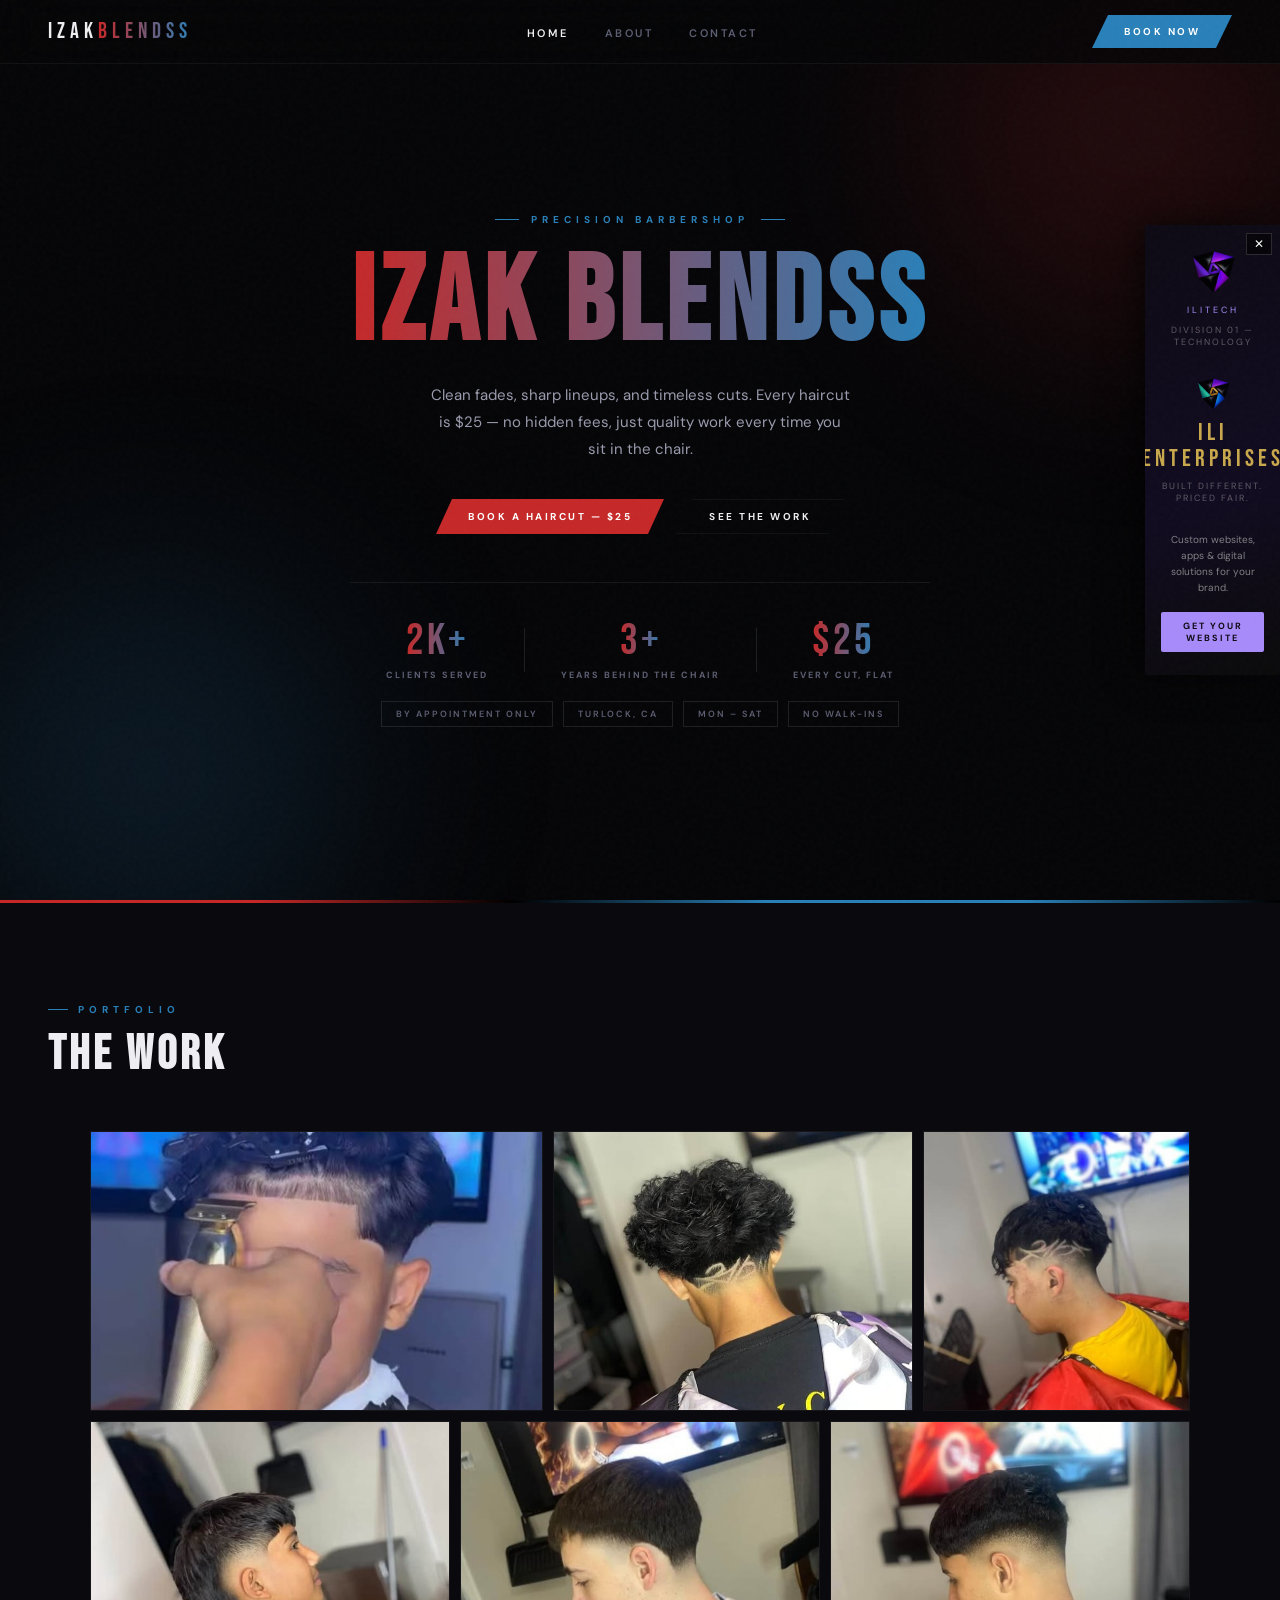
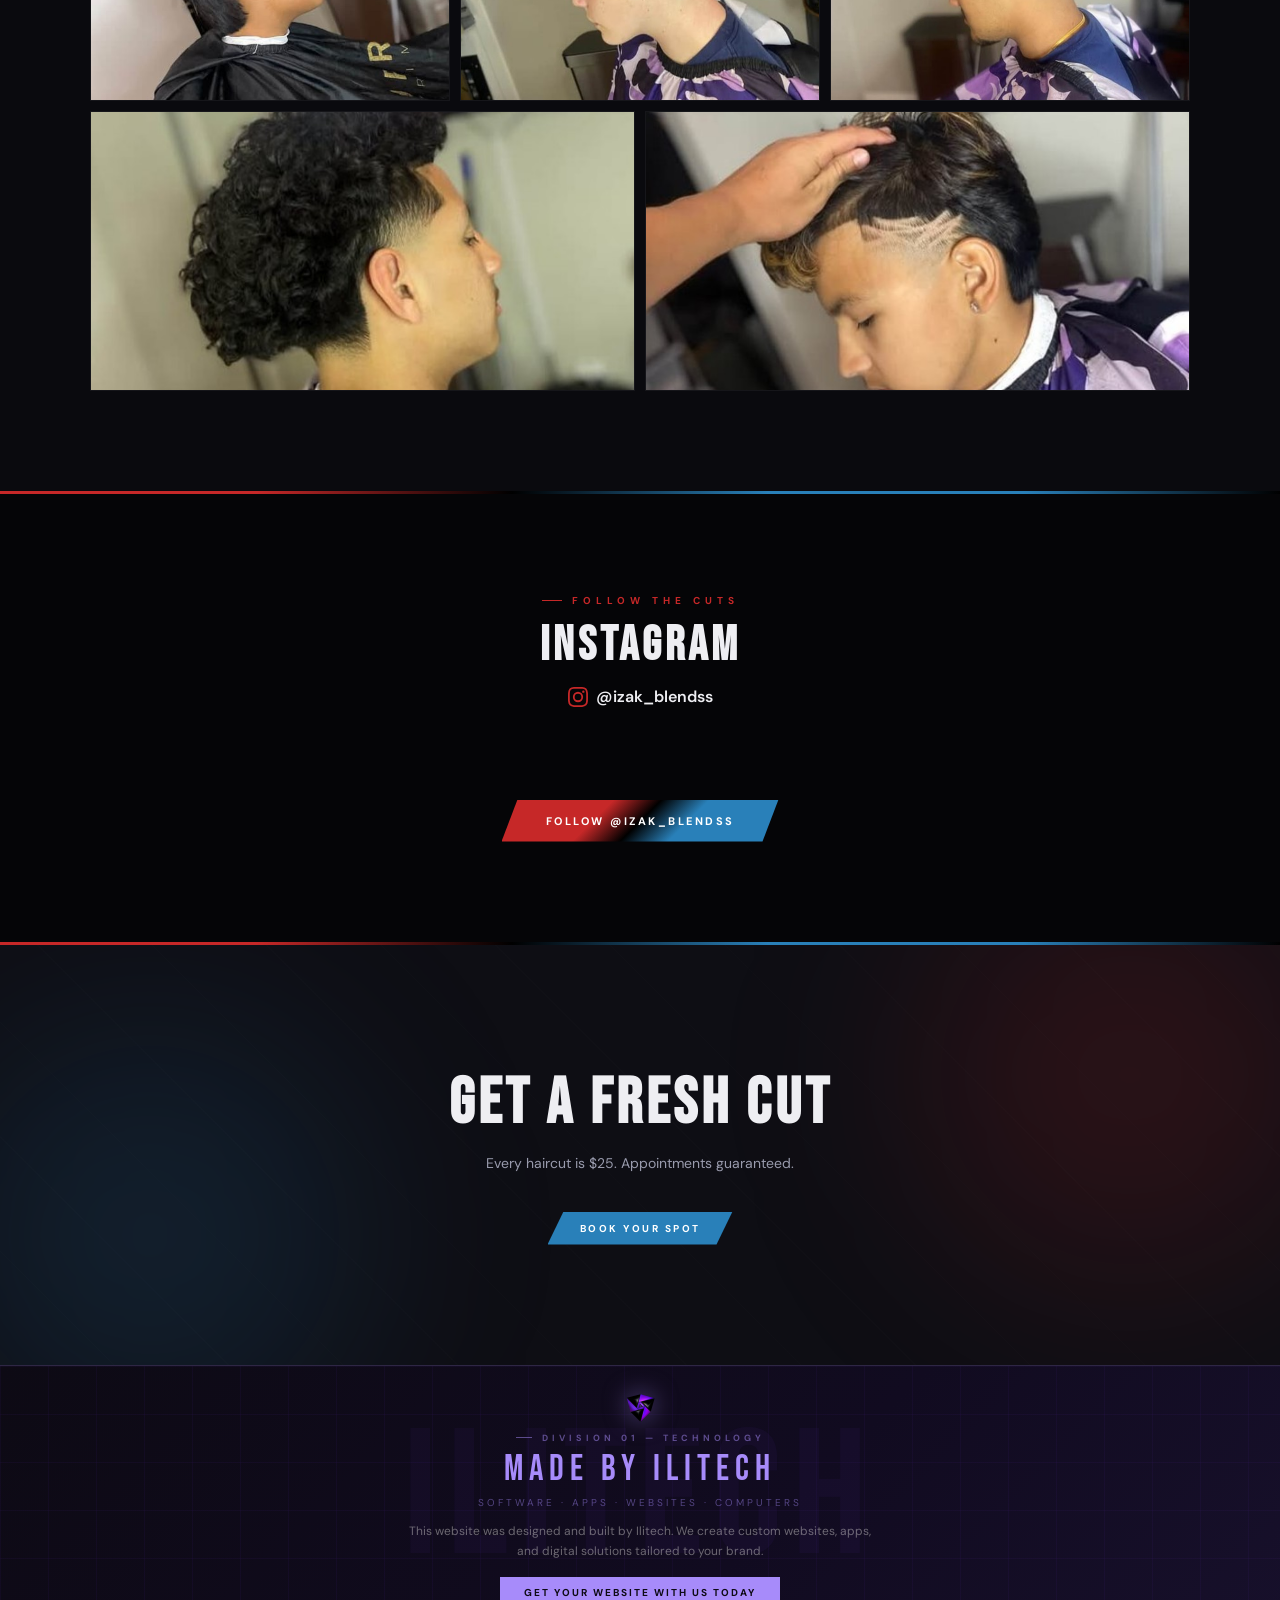
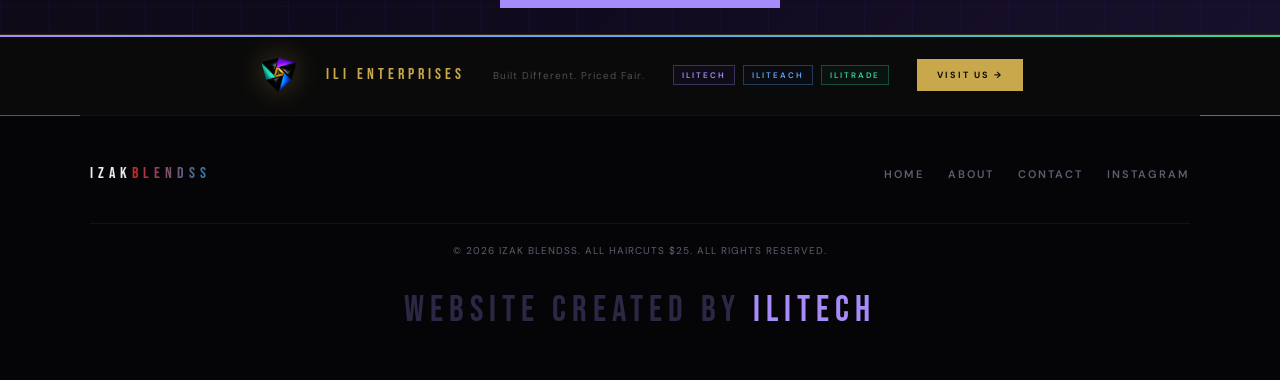
==== commit 238e8c96: "Update gallery to 8 real haircut photos with correct names; use HAIRCUTS/ folder https://claude.ai/c" ====
--- a/index.html
+++ b/index.html
@@ -59,12 +59,14 @@
     <h2 class="sec-title">The Work</h2>
   </div>
   <div class="gal-grid">
-    <div class="gal-item reveal"><img src="haircuts/1.jpg" alt="Skin fade" loading="lazy"><div class="gal-ov"><h4>Skin Fades</h4><span>Signature blends</span></div></div>
-    <div class="gal-item reveal"><img src="haircuts/2.jpg" alt="Textured crop" loading="lazy"><div class="gal-ov"><h4>Textured Crops</h4><span>Modern texture</span></div></div>
-    <div class="gal-item reveal"><img src="haircuts/3.jpg" alt="Clean lines" loading="lazy"><div class="gal-ov"><h4>Clean Lines</h4><span>Sharp details</span></div></div>
-    <div class="gal-item reveal"><img src="haircuts/4.jpg" alt="Classic cuts" loading="lazy"><div class="gal-ov"><h4>Classic Cuts</h4><span>Timeless looks</span></div></div>
-    <div class="gal-item reveal"><img src="haircuts/5.jpg" alt="Line ups" loading="lazy"><div class="gal-ov"><h4>Line-Ups</h4><span>Razor precision</span></div></div>
-    <div class="gal-item reveal"><img src="haircuts/6.jpg" alt="The shop" loading="lazy"><div class="gal-ov"><h4>The Shop</h4><span>Our space</span></div></div>
+    <div class="gal-item reveal"><img src="HAIRCUTS/1.jpg" alt="Sharp Edge Up" loading="lazy"><div class="gal-ov"><h4>Sharp Edge Up</h4><span>Clean precision</span></div></div>
+    <div class="gal-item reveal"><img src="HAIRCUTS/2.jpg" alt="Freestyle Initial" loading="lazy"><div class="gal-ov"><h4>Freestyle Initial</h4><span>Creative style</span></div></div>
+    <div class="gal-item reveal"><img src="HAIRCUTS/3.jpg" alt="Mid Fade" loading="lazy"><div class="gal-ov"><h4>Mid Fade</h4><span>Smooth blend</span></div></div>
+    <div class="gal-item reveal"><img src="HAIRCUTS/4.jpg" alt="Burst Fade" loading="lazy"><div class="gal-ov"><h4>Burst Fade</h4><span>Bold shape</span></div></div>
+    <div class="gal-item reveal"><img src="HAIRCUTS/5.jpg" alt="High Taper" loading="lazy"><div class="gal-ov"><h4>High Taper</h4><span>Sharp lines</span></div></div>
+    <div class="gal-item reveal"><img src="HAIRCUTS/6.jpg" alt="Mid Bald Fade" loading="lazy"><div class="gal-ov"><h4>Mid Bald Fade</h4><span>Signature blend</span></div></div>
+    <div class="gal-item reveal"><img src="HAIRCUTS/7.jpg" alt="Mid Taper" loading="lazy"><div class="gal-ov"><h4>Mid Taper</h4><span>Clean taper</span></div></div>
+    <div class="gal-item reveal"><img src="HAIRCUTS/8.jpg" alt="High Taper Freestyle" loading="lazy"><div class="gal-ov"><h4>High Taper</h4><span>Freestyle initial</span></div></div>
   </div>
 </section>
 
--- a/styles.css
+++ b/styles.css
@@ -131,7 +131,7 @@
 
 /* ═══ GALLERY ═══ */
 .gallery{padding:100px 48px;background:var(--bg-1)}
-.gal-grid{display:grid;grid-template-columns:repeat(12,1fr);grid-template-rows:280px 280px;gap:10px;max-width:1100px;margin:0 auto}
+.gal-grid{display:grid;grid-template-columns:repeat(12,1fr);grid-template-rows:280px 280px 280px;gap:10px;max-width:1100px;margin:0 auto}
 .gal-item{position:relative;overflow:hidden;cursor:pointer;border:1px solid var(--border);transition:border-color .3s}
 .gal-item:hover{border-color:rgba(255,255,255,.1)}
 .gal-item:nth-child(1){grid-column:span 5}
@@ -140,6 +140,8 @@
 .gal-item:nth-child(4){grid-column:span 4}
 .gal-item:nth-child(5){grid-column:span 4}
 .gal-item:nth-child(6){grid-column:span 4}
+.gal-item:nth-child(7){grid-column:span 6}
+.gal-item:nth-child(8){grid-column:span 6}
 .gal-item img{transition:transform .5s}
 .gal-item:hover img{transform:scale(1.05)}
 .gal-ov{position:absolute;inset:0;display:flex;flex-direction:column;justify-content:flex-end;padding:20px;
@@ -195,27 +197,15 @@
 .val-card p{color:var(--text-2);font-size:13px;line-height:1.7}
 
 /* ═══ CONTACT ═══ */
-.contact-page{padding:140px 48px 80px;max-width:900px;margin:0 auto}
+.contact-page{padding:140px 48px 80px;max-width:900px;margin:0 auto;display:flex;flex-direction:column;align-items:flex-start}
 .contact-page>h1{font-family:var(--display);font-size:clamp(36px,5vw,56px);letter-spacing:4px;text-transform:uppercase;margin-bottom:12px}
 .contact-page>p{color:var(--text-2);font-size:14px;margin-bottom:48px;line-height:1.7}
-.contact-grid{display:grid;grid-template-columns:1fr 1fr;gap:48px}
-.contact-info{display:flex;flex-direction:column;gap:28px}
+.contact-info{display:grid;grid-template-columns:1fr 1fr;gap:28px 48px;width:100%}
 .info-item{padding-left:16px;border-left:2px solid var(--red)}
 .info-item:nth-child(even){border-left-color:var(--blue)}
 .info-item h4{font-size:10px;font-weight:700;letter-spacing:3px;text-transform:uppercase;color:var(--text-3);margin-bottom:6px}
 .info-item p,.info-item a{color:var(--text);font-size:14px;line-height:1.6;display:block}
 .info-item a:hover{color:var(--blue)}
-.contact-form{display:flex;flex-direction:column;gap:16px}
-.contact-form input,.contact-form textarea,.contact-form select{
-  background:var(--surface);border:1px solid var(--border);color:var(--text);
-  padding:14px 18px;font-family:var(--body);font-size:13px;outline:none;
-  transition:border-color .2s;width:100%;resize:vertical;-webkit-appearance:none}
-.contact-form input:focus,.contact-form textarea:focus,.contact-form select:focus{border-color:var(--blue)}
-.contact-form input::placeholder,.contact-form textarea::placeholder{color:var(--text-3)}
-.contact-form textarea{min-height:100px}
-.contact-form select{color:var(--text-3);cursor:pointer}
-.contact-form select option{background:var(--surface);color:var(--text)}
-.form-note{font-size:11px;color:var(--text-3);text-align:center;margin-top:4px;line-height:1.5}
 
 /* ═══ FOOTER ═══ */
 footer{padding:48px;background:var(--bg);border-top:1px solid var(--border);position:relative}
@@ -395,7 +385,7 @@
   .values-grid{grid-template-columns:1fr}
   .about-values{padding:60px 28px}
   .gallery,.ig-sec{padding:80px 28px}
-  .contact-grid{grid-template-columns:1fr}
+  .contact-info{grid-template-columns:1fr}
   .contact-page{padding:120px 28px 60px}
   .ft-inner{flex-direction:column;text-align:center}
   .ft-links{justify-content:center}
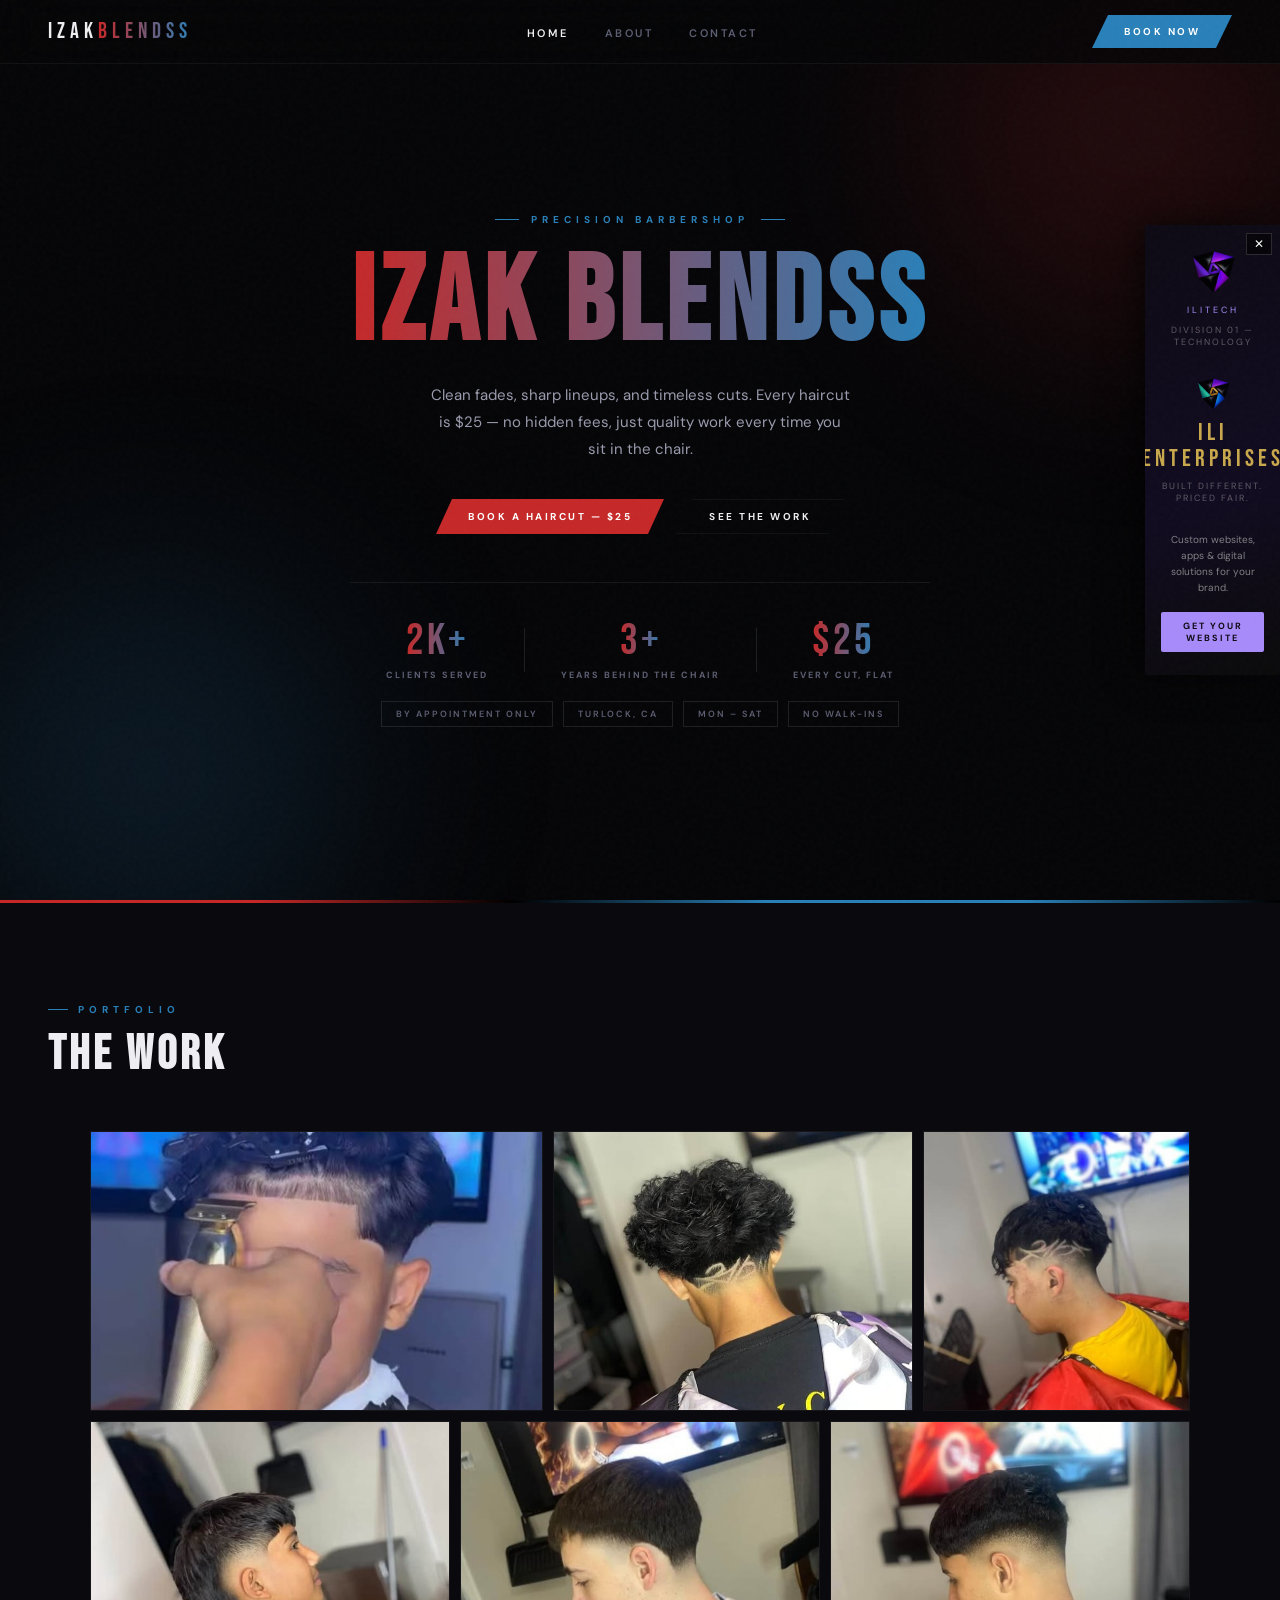
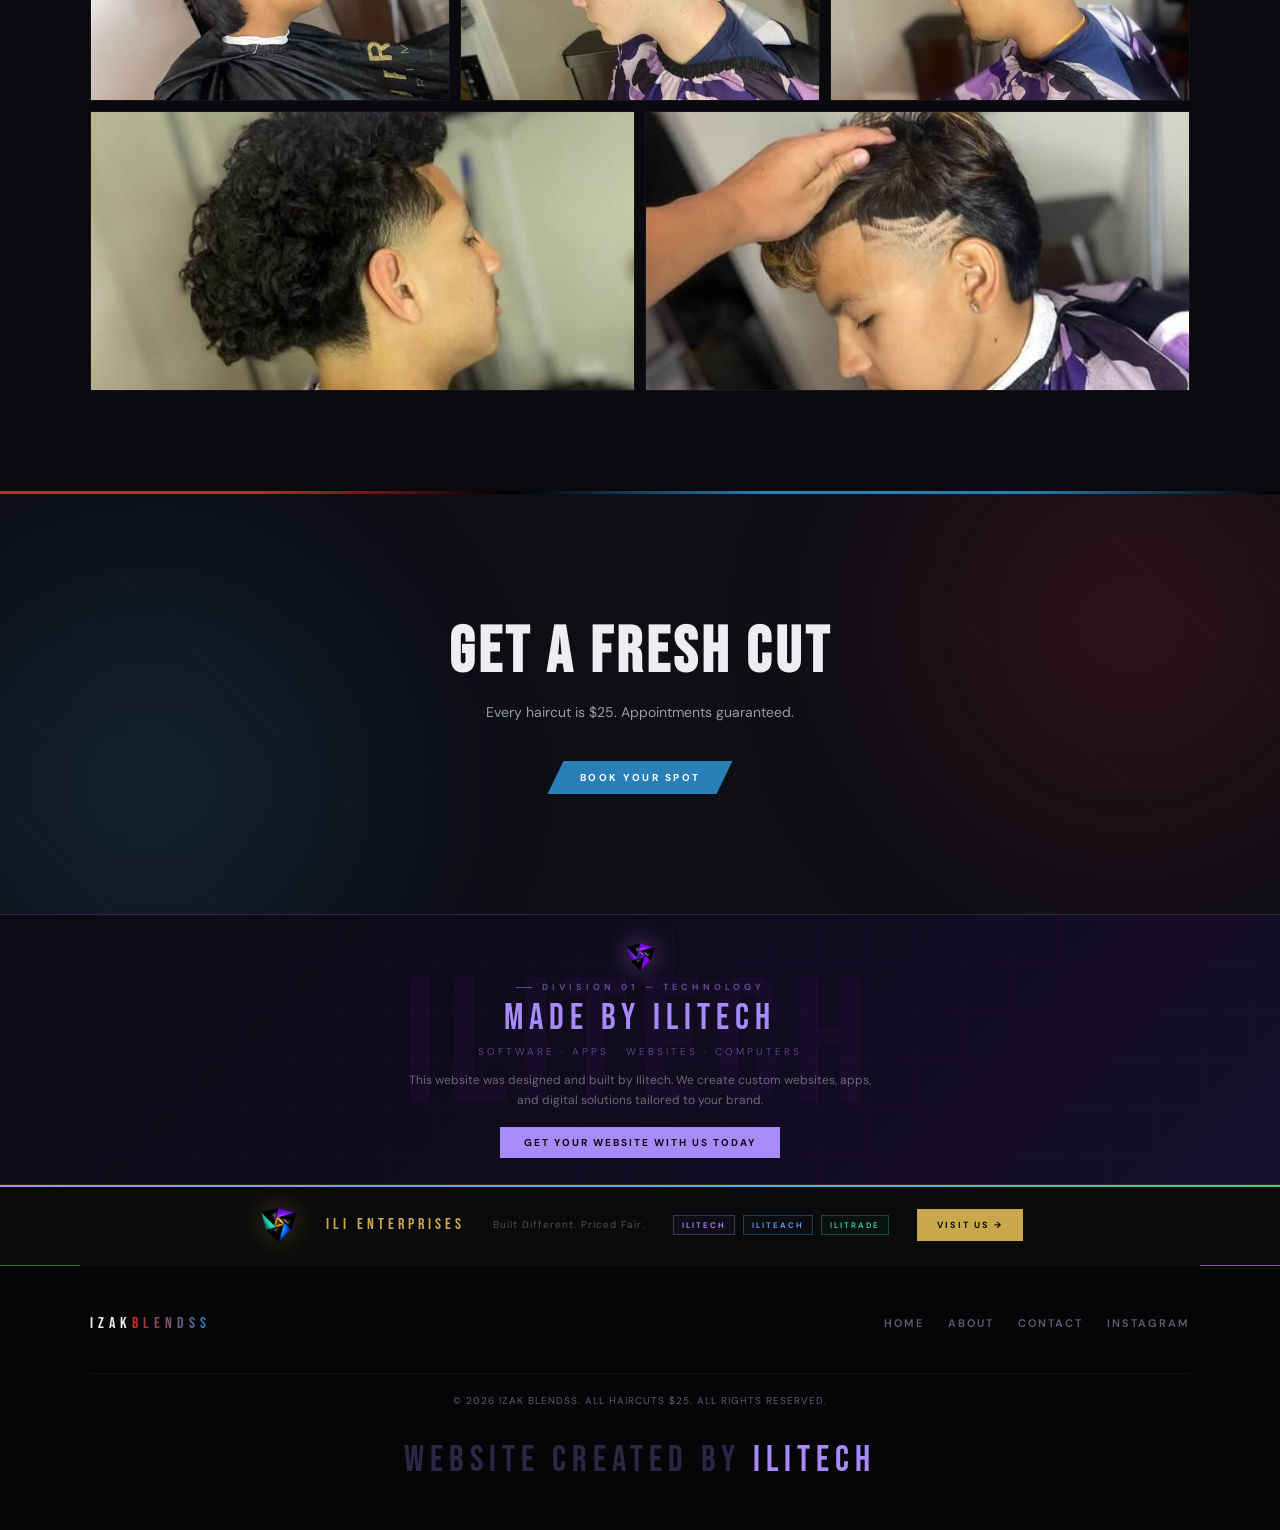
==== commit b8b349e9: "Remove Instagram section https://claude.ai/code/session_01DUXp4969VCVDoevGCgezHg" ====
--- a/index.html
+++ b/index.html
@@ -72,19 +72,6 @@
 
 <div class="stripe"></div>
 
-<section class="ig-sec">
-  <div class="sec-head reveal" style="text-align:center">
-    <div class="sec-tag red" style="justify-content:center">Follow The Cuts</div>
-    <h2 class="sec-title">Instagram</h2>
-    <div class="ig-handle"><svg viewBox="0 0 24 24"><path d="M12 2.163c3.204 0 3.584.012 4.85.07 3.252.148 4.771 1.691 4.919 4.919.058 1.265.069 1.645.069 4.849 0 3.205-.012 3.584-.069 4.849-.149 3.225-1.664 4.771-4.919 4.919-1.266.058-1.644.07-4.85.07-3.204 0-3.584-.012-4.849-.07-3.26-.149-4.771-1.699-4.919-4.92-.058-1.265-.07-1.644-.07-4.849 0-3.204.013-3.583.07-4.849.149-3.227 1.664-4.771 4.919-4.919 1.266-.057 1.645-.069 4.849-.069zM12 0C8.741 0 8.333.014 7.053.072 2.695.272.273 2.69.073 7.052.014 8.333 0 8.741 0 12c0 3.259.014 3.668.072 4.948.2 4.358 2.618 6.78 6.98 6.98C8.333 23.986 8.741 24 12 24c3.259 0 3.668-.014 4.948-.072 4.354-.2 6.782-2.618 6.979-6.98.059-1.28.073-1.689.073-4.948 0-3.259-.014-3.667-.072-4.947-.196-4.354-2.617-6.78-6.979-6.98C15.668.014 15.259 0 12 0zm0 5.838a6.162 6.162 0 100 12.324 6.162 6.162 0 000-12.324zM12 16a4 4 0 110-8 4 4 0 010 8zm6.406-11.845a1.44 1.44 0 100 2.881 1.44 1.44 0 000-2.881z"/></svg>@izak_blendss
-</div>
-  </div>
-  <!-- BEHOLD EMBED -->
-  <a href="https://instagram.com/izak_blendss" target="_blank" class="btn btn-gradient" style="margin-top:40px;padding:14px 44px;font-size:11px;letter-spacing:2.5px">Follow @izak_blendss</a>
-</section>
-
-<div class="stripe"></div>
-
 <section class="cta">
   <div class="glow-r"></div>
   <div class="glow-b"></div>
--- a/styles.css
+++ b/styles.css
@@ -156,9 +156,6 @@
 .gal-item:hover::before,.gal-item:hover::after{opacity:1}
 
 /* ═══ INSTAGRAM ═══ */
-.ig-sec{padding:100px 48px;background:var(--bg);text-align:center}
-.ig-handle{display:inline-flex;align-items:center;gap:8px;font-size:16px;font-weight:600;margin-top:12px}
-.ig-handle svg{width:20px;height:20px;fill:var(--red)}
 
 /* ═══ CTA ═══ */
 .cta{padding:120px 24px;text-align:center;background:var(--bg-2);position:relative;overflow:hidden}
@@ -384,7 +381,7 @@
   .about-img{height:350px}
   .values-grid{grid-template-columns:1fr}
   .about-values{padding:60px 28px}
-  .gallery,.ig-sec{padding:80px 28px}
+  .gallery{padding:80px 28px}
   .contact-info{grid-template-columns:1fr}
   .contact-page{padding:120px 28px 60px}
   .ft-inner{flex-direction:column;text-align:center}
@@ -407,7 +404,7 @@
   .hero p{font-size:13px}
   .hero-btns{flex-direction:column;align-items:stretch}
   .hero-btns .btn{width:100%}
-  .gallery,.ig-sec,.cta,.about-values{padding:60px 20px}
+  .gallery,.cta,.about-values{padding:60px 20px}
   .gal-grid{grid-template-columns:1fr;grid-template-rows:auto}
   .gal-grid .gal-item{min-height:200px}
   .cta{padding:80px 20px}
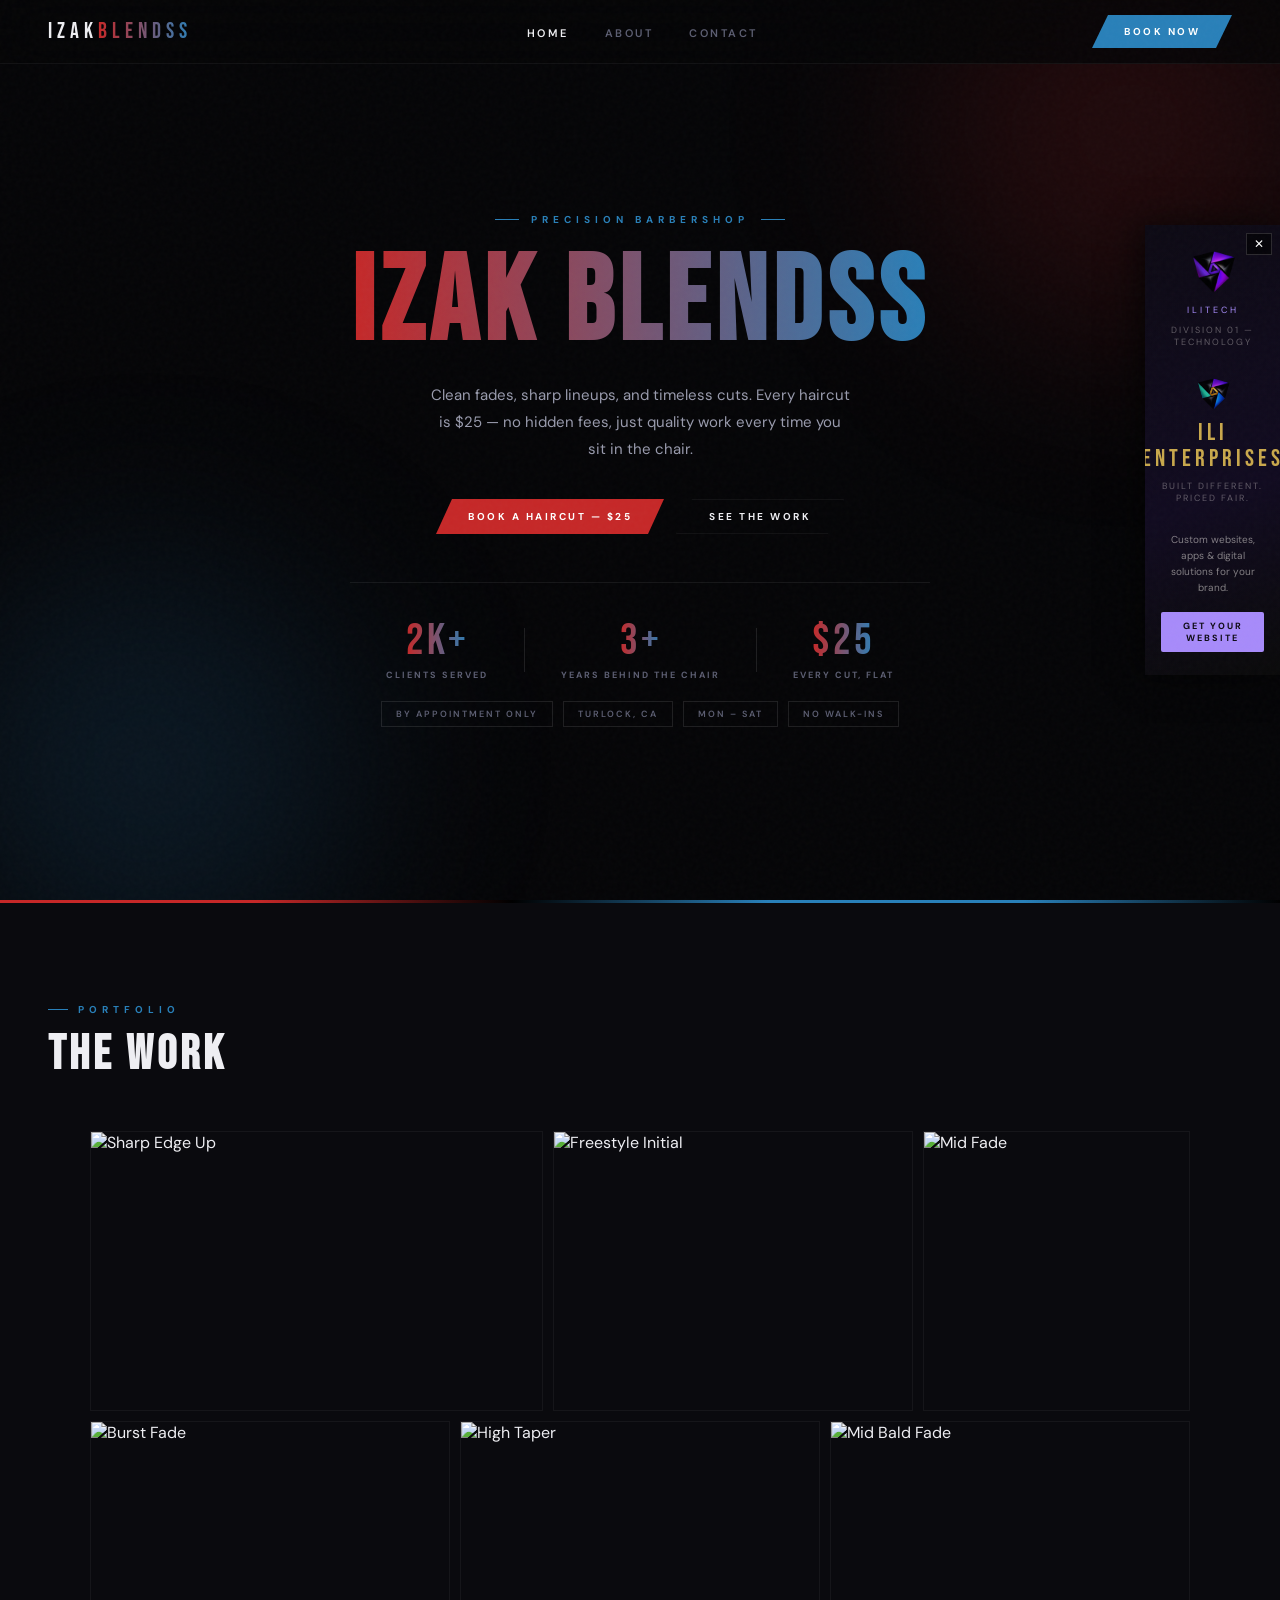
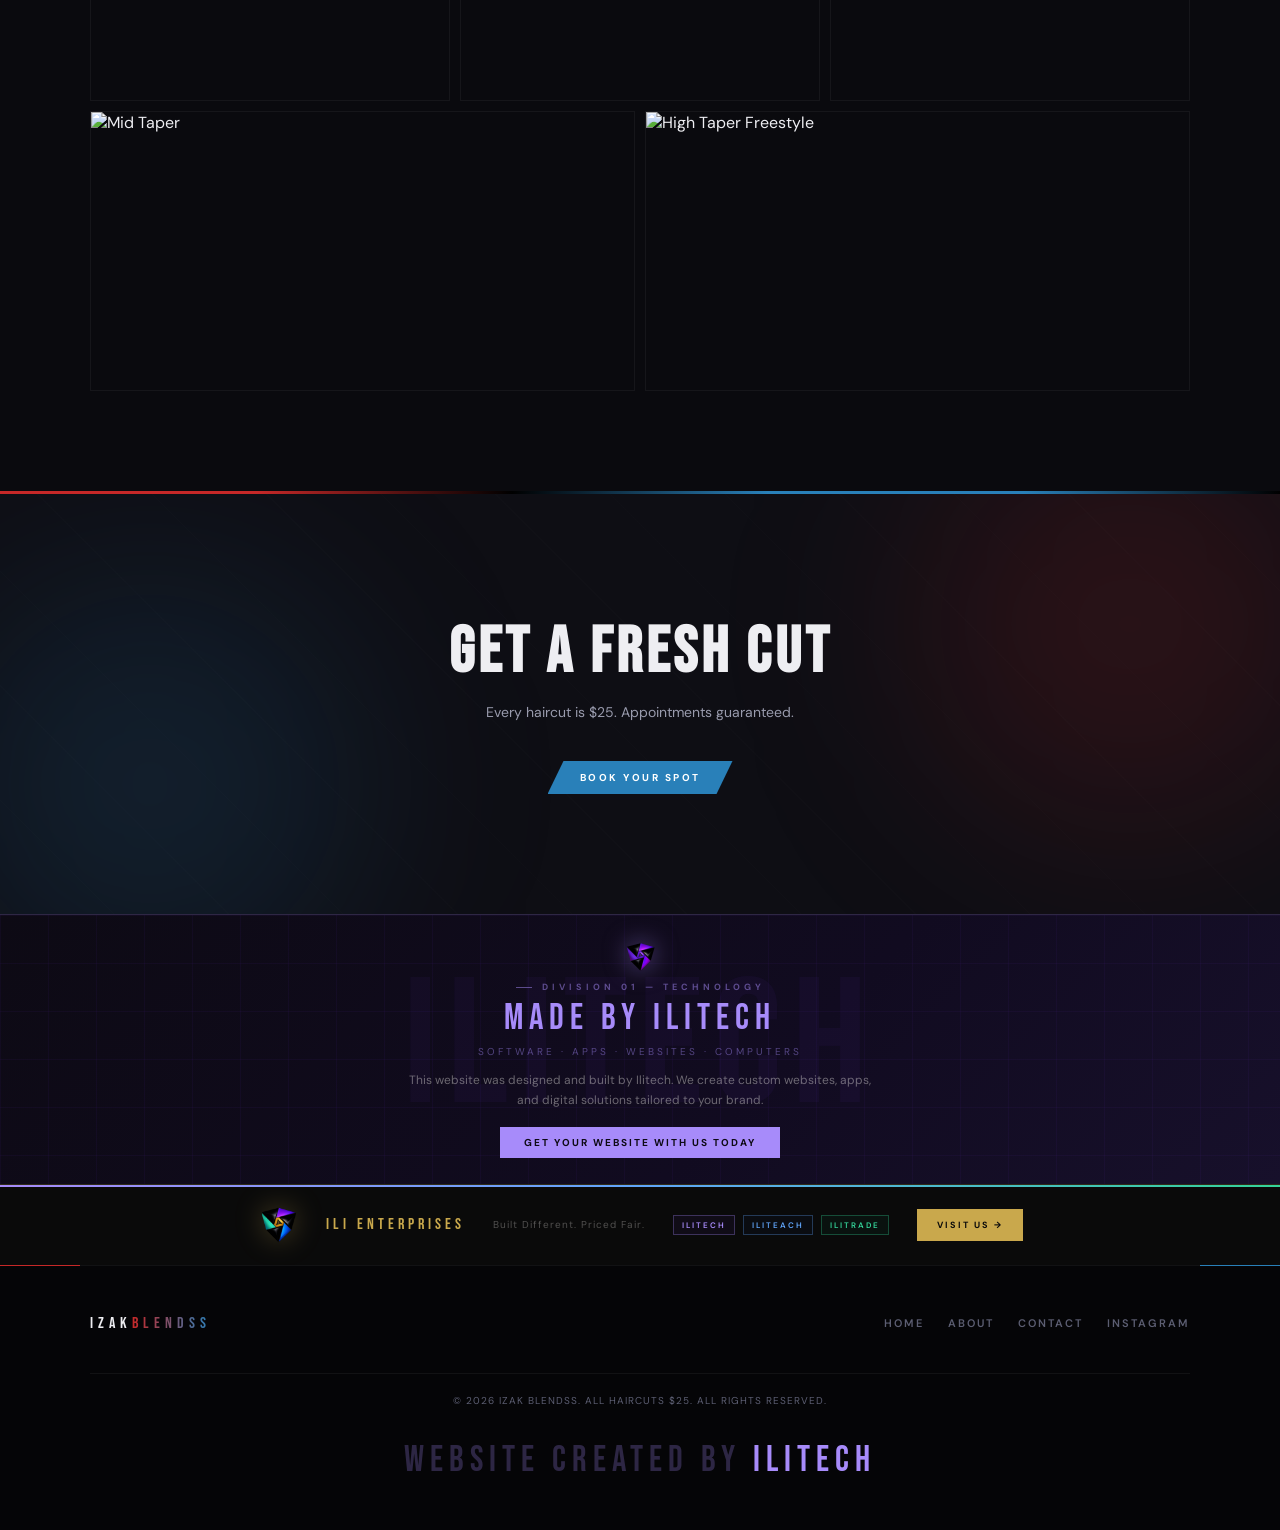
==== commit 62371f91: "Fix image paths to lowercase haircuts/ folder https://claude.ai/code/session_01DUXp4969VCVDoevGCgezH" ====
--- a/index.html
+++ b/index.html
@@ -59,14 +59,14 @@
     <h2 class="sec-title">The Work</h2>
   </div>
   <div class="gal-grid">
-    <div class="gal-item reveal"><img src="HAIRCUTS/1.jpg" alt="Sharp Edge Up" loading="lazy"><div class="gal-ov"><h4>Sharp Edge Up</h4><span>Clean precision</span></div></div>
-    <div class="gal-item reveal"><img src="HAIRCUTS/2.jpg" alt="Freestyle Initial" loading="lazy"><div class="gal-ov"><h4>Freestyle Initial</h4><span>Creative style</span></div></div>
-    <div class="gal-item reveal"><img src="HAIRCUTS/3.jpg" alt="Mid Fade" loading="lazy"><div class="gal-ov"><h4>Mid Fade</h4><span>Smooth blend</span></div></div>
-    <div class="gal-item reveal"><img src="HAIRCUTS/4.jpg" alt="Burst Fade" loading="lazy"><div class="gal-ov"><h4>Burst Fade</h4><span>Bold shape</span></div></div>
-    <div class="gal-item reveal"><img src="HAIRCUTS/5.jpg" alt="High Taper" loading="lazy"><div class="gal-ov"><h4>High Taper</h4><span>Sharp lines</span></div></div>
-    <div class="gal-item reveal"><img src="HAIRCUTS/6.jpg" alt="Mid Bald Fade" loading="lazy"><div class="gal-ov"><h4>Mid Bald Fade</h4><span>Signature blend</span></div></div>
-    <div class="gal-item reveal"><img src="HAIRCUTS/7.jpg" alt="Mid Taper" loading="lazy"><div class="gal-ov"><h4>Mid Taper</h4><span>Clean taper</span></div></div>
-    <div class="gal-item reveal"><img src="HAIRCUTS/8.jpg" alt="High Taper Freestyle" loading="lazy"><div class="gal-ov"><h4>High Taper</h4><span>Freestyle initial</span></div></div>
+    <div class="gal-item reveal"><img src="haircuts/1.jpg" alt="Sharp Edge Up" loading="lazy"><div class="gal-ov"><h4>Sharp Edge Up</h4><span>Clean precision</span></div></div>
+    <div class="gal-item reveal"><img src="haircuts/2.jpg" alt="Freestyle Initial" loading="lazy"><div class="gal-ov"><h4>Freestyle Initial</h4><span>Creative style</span></div></div>
+    <div class="gal-item reveal"><img src="haircuts/3.jpg" alt="Mid Fade" loading="lazy"><div class="gal-ov"><h4>Mid Fade</h4><span>Smooth blend</span></div></div>
+    <div class="gal-item reveal"><img src="haircuts/4.jpg" alt="Burst Fade" loading="lazy"><div class="gal-ov"><h4>Burst Fade</h4><span>Bold shape</span></div></div>
+    <div class="gal-item reveal"><img src="haircuts/5.jpg" alt="High Taper" loading="lazy"><div class="gal-ov"><h4>High Taper</h4><span>Sharp lines</span></div></div>
+    <div class="gal-item reveal"><img src="haircuts/6.jpg" alt="Mid Bald Fade" loading="lazy"><div class="gal-ov"><h4>Mid Bald Fade</h4><span>Signature blend</span></div></div>
+    <div class="gal-item reveal"><img src="haircuts/7.jpg" alt="Mid Taper" loading="lazy"><div class="gal-ov"><h4>Mid Taper</h4><span>Clean taper</span></div></div>
+    <div class="gal-item reveal"><img src="haircuts/8.jpg" alt="High Taper Freestyle" loading="lazy"><div class="gal-ov"><h4>High Taper</h4><span>Freestyle initial</span></div></div>
   </div>
 </section>
 
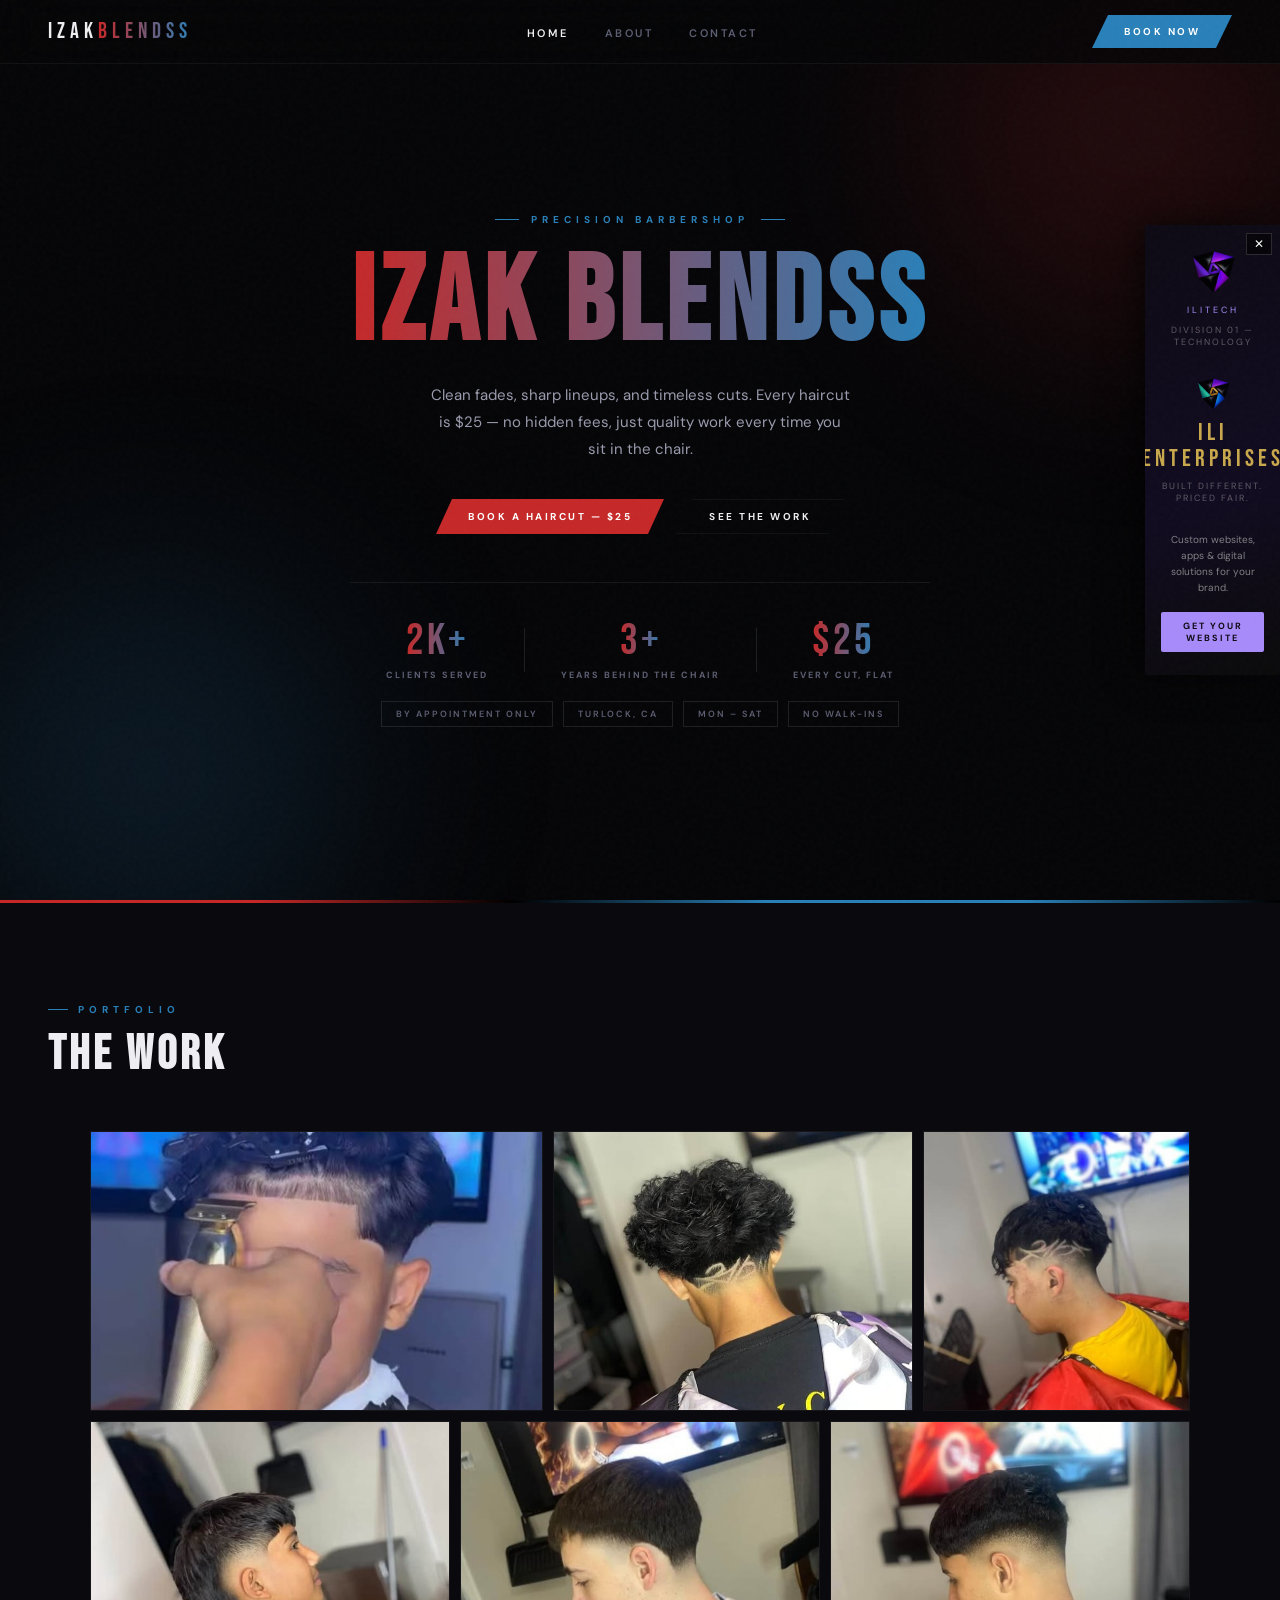
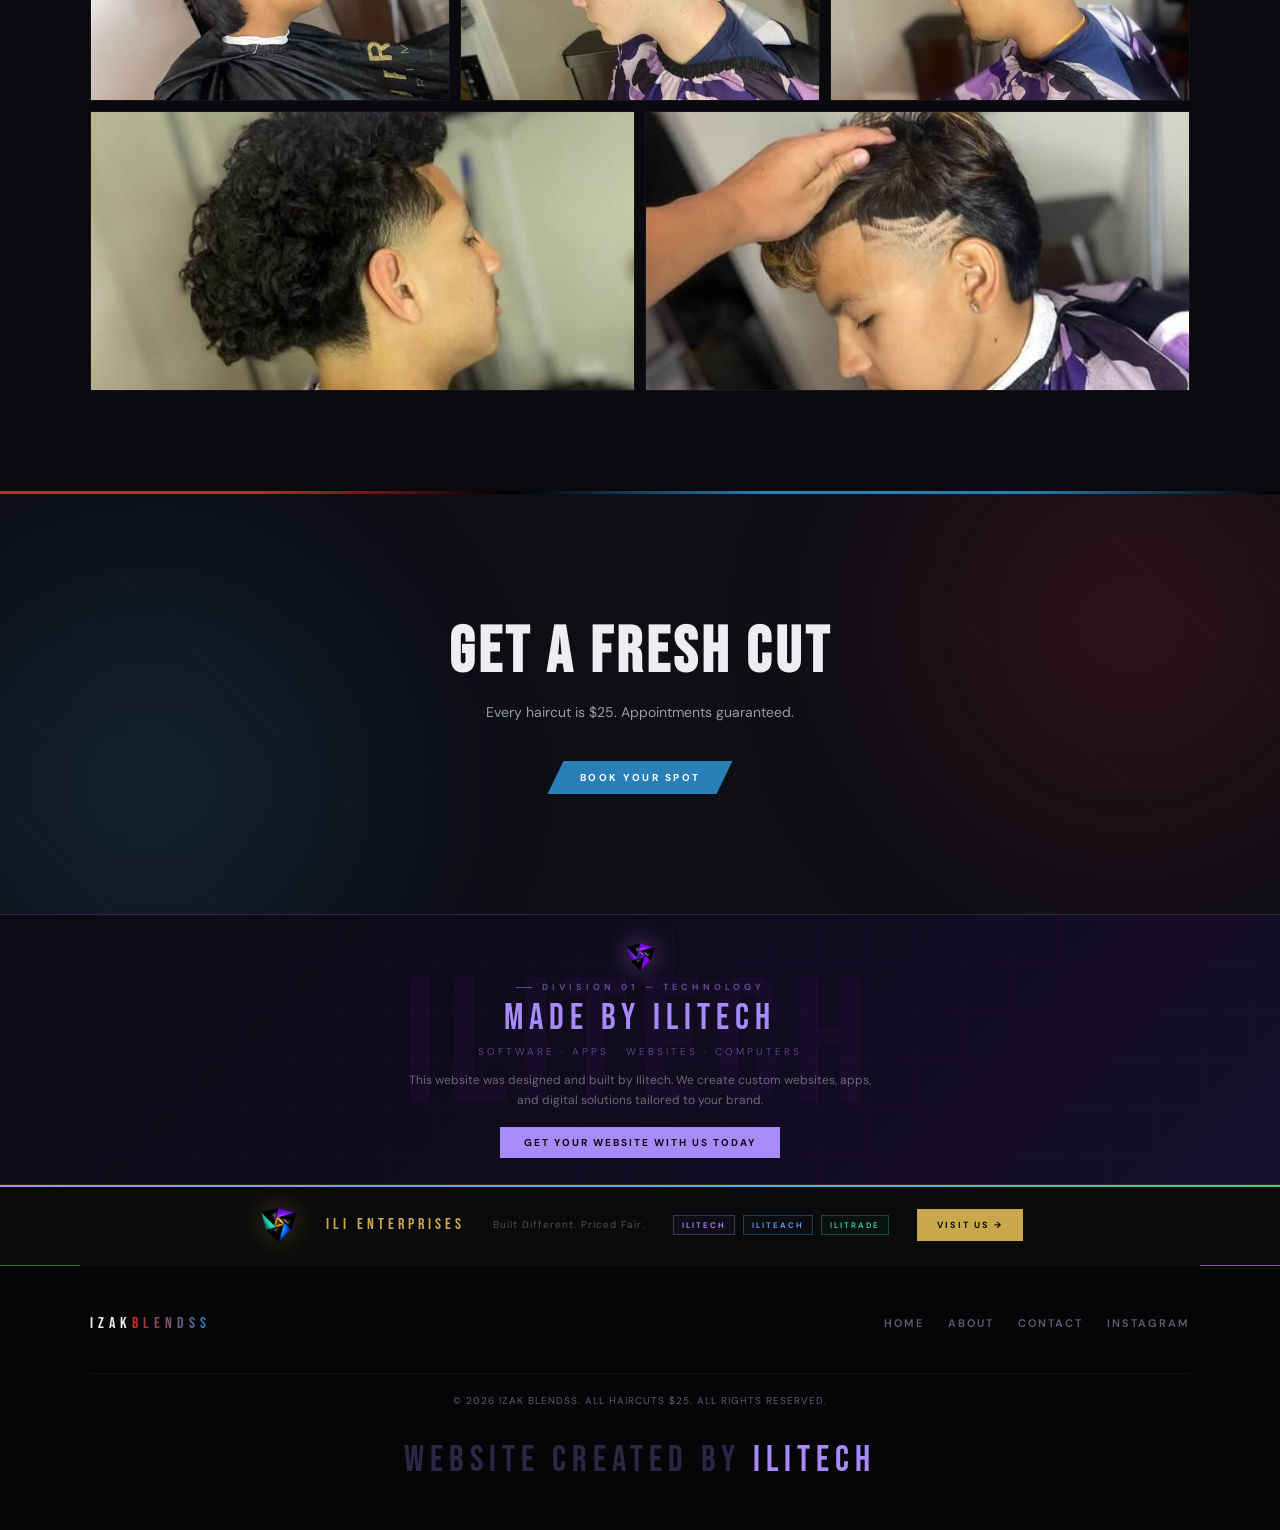
==== commit cb5abd65: "Fix image paths to uppercase HAIRCUTS/ folder https://claude.ai/code/session_01DUXp4969VCVDoevGCgezH" ====
--- a/index.html
+++ b/index.html
@@ -59,14 +59,14 @@
     <h2 class="sec-title">The Work</h2>
   </div>
   <div class="gal-grid">
-    <div class="gal-item reveal"><img src="haircuts/1.jpg" alt="Sharp Edge Up" loading="lazy"><div class="gal-ov"><h4>Sharp Edge Up</h4><span>Clean precision</span></div></div>
-    <div class="gal-item reveal"><img src="haircuts/2.jpg" alt="Freestyle Initial" loading="lazy"><div class="gal-ov"><h4>Freestyle Initial</h4><span>Creative style</span></div></div>
-    <div class="gal-item reveal"><img src="haircuts/3.jpg" alt="Mid Fade" loading="lazy"><div class="gal-ov"><h4>Mid Fade</h4><span>Smooth blend</span></div></div>
-    <div class="gal-item reveal"><img src="haircuts/4.jpg" alt="Burst Fade" loading="lazy"><div class="gal-ov"><h4>Burst Fade</h4><span>Bold shape</span></div></div>
-    <div class="gal-item reveal"><img src="haircuts/5.jpg" alt="High Taper" loading="lazy"><div class="gal-ov"><h4>High Taper</h4><span>Sharp lines</span></div></div>
-    <div class="gal-item reveal"><img src="haircuts/6.jpg" alt="Mid Bald Fade" loading="lazy"><div class="gal-ov"><h4>Mid Bald Fade</h4><span>Signature blend</span></div></div>
-    <div class="gal-item reveal"><img src="haircuts/7.jpg" alt="Mid Taper" loading="lazy"><div class="gal-ov"><h4>Mid Taper</h4><span>Clean taper</span></div></div>
-    <div class="gal-item reveal"><img src="haircuts/8.jpg" alt="High Taper Freestyle" loading="lazy"><div class="gal-ov"><h4>High Taper</h4><span>Freestyle initial</span></div></div>
+    <div class="gal-item reveal"><img src="HAIRCUTS/1.jpg" alt="Sharp Edge Up" loading="lazy"><div class="gal-ov"><h4>Sharp Edge Up</h4><span>Clean precision</span></div></div>
+    <div class="gal-item reveal"><img src="HAIRCUTS/2.jpg" alt="Freestyle Initial" loading="lazy"><div class="gal-ov"><h4>Freestyle Initial</h4><span>Creative style</span></div></div>
+    <div class="gal-item reveal"><img src="HAIRCUTS/3.jpg" alt="Mid Fade" loading="lazy"><div class="gal-ov"><h4>Mid Fade</h4><span>Smooth blend</span></div></div>
+    <div class="gal-item reveal"><img src="HAIRCUTS/4.jpg" alt="Burst Fade" loading="lazy"><div class="gal-ov"><h4>Burst Fade</h4><span>Bold shape</span></div></div>
+    <div class="gal-item reveal"><img src="HAIRCUTS/5.jpg" alt="High Taper" loading="lazy"><div class="gal-ov"><h4>High Taper</h4><span>Sharp lines</span></div></div>
+    <div class="gal-item reveal"><img src="HAIRCUTS/6.jpg" alt="Mid Bald Fade" loading="lazy"><div class="gal-ov"><h4>Mid Bald Fade</h4><span>Signature blend</span></div></div>
+    <div class="gal-item reveal"><img src="HAIRCUTS/7.jpg" alt="Mid Taper" loading="lazy"><div class="gal-ov"><h4>Mid Taper</h4><span>Clean taper</span></div></div>
+    <div class="gal-item reveal"><img src="HAIRCUTS/8.jpg" alt="High Taper Freestyle" loading="lazy"><div class="gal-ov"><h4>High Taper</h4><span>Freestyle initial</span></div></div>
   </div>
 </section>
 
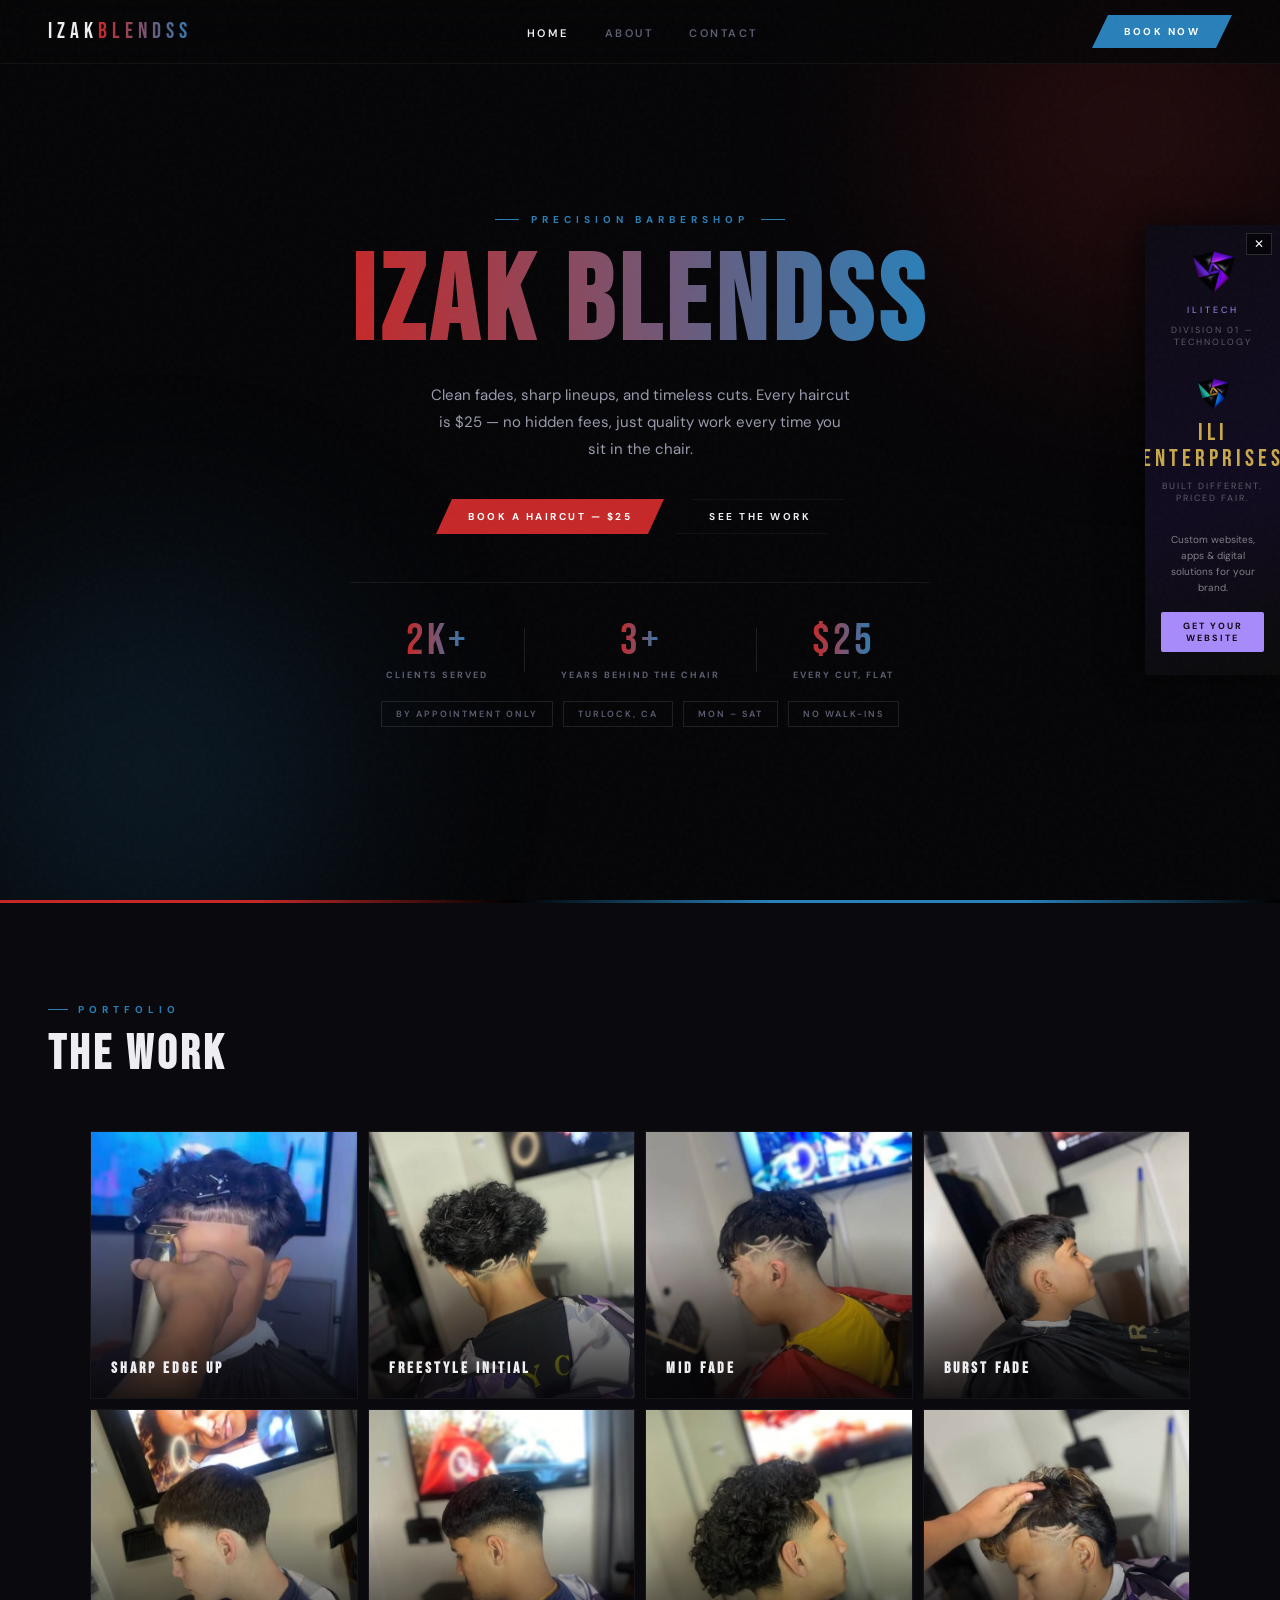
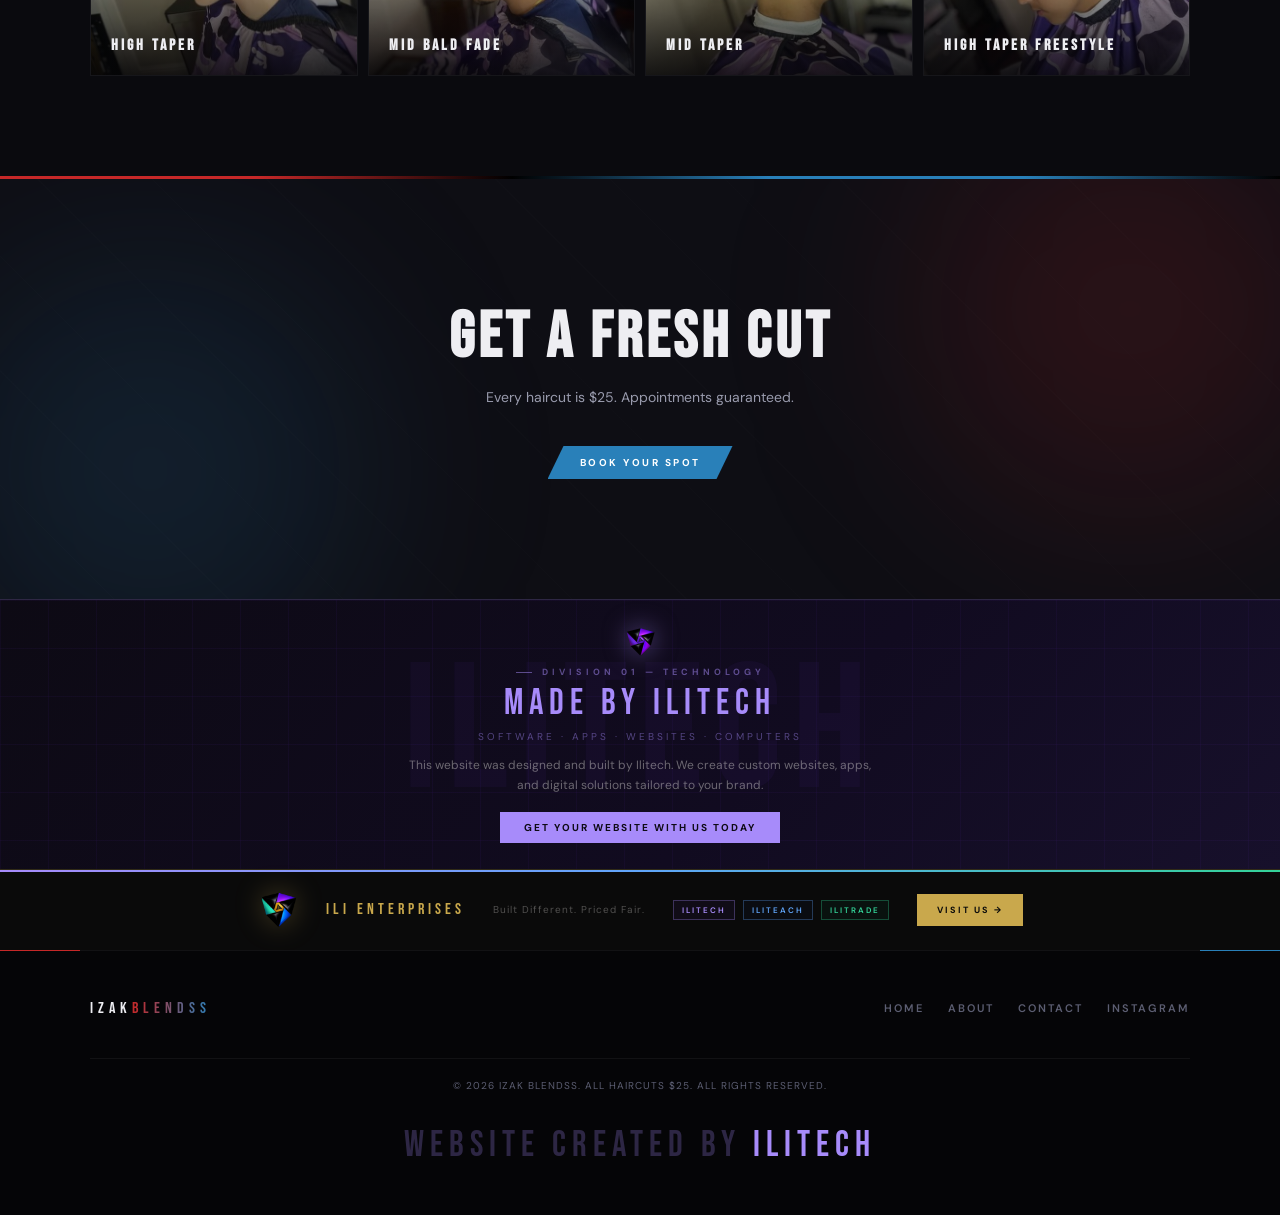
==== commit 77344029: "Remove gallery subtitle text; use image 2 as main image across site https://claude.ai/code/session_0" ====
--- a/index.html
+++ b/index.html
@@ -59,14 +59,14 @@
     <h2 class="sec-title">The Work</h2>
   </div>
   <div class="gal-grid">
-    <div class="gal-item reveal"><img src="HAIRCUTS/1.jpg" alt="Sharp Edge Up" loading="lazy"><div class="gal-ov"><h4>Sharp Edge Up</h4><span>Clean precision</span></div></div>
-    <div class="gal-item reveal"><img src="HAIRCUTS/2.jpg" alt="Freestyle Initial" loading="lazy"><div class="gal-ov"><h4>Freestyle Initial</h4><span>Creative style</span></div></div>
-    <div class="gal-item reveal"><img src="HAIRCUTS/3.jpg" alt="Mid Fade" loading="lazy"><div class="gal-ov"><h4>Mid Fade</h4><span>Smooth blend</span></div></div>
-    <div class="gal-item reveal"><img src="HAIRCUTS/4.jpg" alt="Burst Fade" loading="lazy"><div class="gal-ov"><h4>Burst Fade</h4><span>Bold shape</span></div></div>
-    <div class="gal-item reveal"><img src="HAIRCUTS/5.jpg" alt="High Taper" loading="lazy"><div class="gal-ov"><h4>High Taper</h4><span>Sharp lines</span></div></div>
-    <div class="gal-item reveal"><img src="HAIRCUTS/6.jpg" alt="Mid Bald Fade" loading="lazy"><div class="gal-ov"><h4>Mid Bald Fade</h4><span>Signature blend</span></div></div>
-    <div class="gal-item reveal"><img src="HAIRCUTS/7.jpg" alt="Mid Taper" loading="lazy"><div class="gal-ov"><h4>Mid Taper</h4><span>Clean taper</span></div></div>
-    <div class="gal-item reveal"><img src="HAIRCUTS/8.jpg" alt="High Taper Freestyle" loading="lazy"><div class="gal-ov"><h4>High Taper</h4><span>Freestyle initial</span></div></div>
+    <div class="gal-item reveal"><img src="HAIRCUTS/1.jpg" alt="Sharp Edge Up" loading="lazy"><div class="gal-ov"><h4>Sharp Edge Up</h4></div></div>
+    <div class="gal-item reveal"><img src="HAIRCUTS/2.jpg" alt="Freestyle Initial" loading="lazy"><div class="gal-ov"><h4>Freestyle Initial</h4></div></div>
+    <div class="gal-item reveal"><img src="HAIRCUTS/3.jpg" alt="Mid Fade" loading="lazy"><div class="gal-ov"><h4>Mid Fade</h4></div></div>
+    <div class="gal-item reveal"><img src="HAIRCUTS/4.jpg" alt="Burst Fade" loading="lazy"><div class="gal-ov"><h4>Burst Fade</h4></div></div>
+    <div class="gal-item reveal"><img src="HAIRCUTS/5.jpg" alt="High Taper" loading="lazy"><div class="gal-ov"><h4>High Taper</h4></div></div>
+    <div class="gal-item reveal"><img src="HAIRCUTS/6.jpg" alt="Mid Bald Fade" loading="lazy"><div class="gal-ov"><h4>Mid Bald Fade</h4></div></div>
+    <div class="gal-item reveal"><img src="HAIRCUTS/7.jpg" alt="Mid Taper" loading="lazy"><div class="gal-ov"><h4>Mid Taper</h4></div></div>
+    <div class="gal-item reveal"><img src="HAIRCUTS/8.jpg" alt="High Taper Freestyle" loading="lazy"><div class="gal-ov"><h4>High Taper Freestyle</h4></div></div>
   </div>
 </section>
 
--- a/styles.css
+++ b/styles.css
@@ -131,24 +131,14 @@
 
 /* ═══ GALLERY ═══ */
 .gallery{padding:100px 48px;background:var(--bg-1)}
-.gal-grid{display:grid;grid-template-columns:repeat(12,1fr);grid-template-rows:280px 280px 280px;gap:10px;max-width:1100px;margin:0 auto}
-.gal-item{position:relative;overflow:hidden;cursor:pointer;border:1px solid var(--border);transition:border-color .3s}
+.gal-grid{display:grid;grid-template-columns:repeat(4,1fr);gap:10px;max-width:1100px;margin:0 auto}
+.gal-item{position:relative;overflow:hidden;cursor:pointer;border:1px solid var(--border);transition:border-color .3s;aspect-ratio:1}
 .gal-item:hover{border-color:rgba(255,255,255,.1)}
-.gal-item:nth-child(1){grid-column:span 5}
-.gal-item:nth-child(2){grid-column:span 4}
-.gal-item:nth-child(3){grid-column:span 3}
-.gal-item:nth-child(4){grid-column:span 4}
-.gal-item:nth-child(5){grid-column:span 4}
-.gal-item:nth-child(6){grid-column:span 4}
-.gal-item:nth-child(7){grid-column:span 6}
-.gal-item:nth-child(8){grid-column:span 6}
-.gal-item img{transition:transform .5s}
+.gal-item img{width:100%;height:100%;object-fit:cover;transition:transform .5s}
 .gal-item:hover img{transform:scale(1.05)}
 .gal-ov{position:absolute;inset:0;display:flex;flex-direction:column;justify-content:flex-end;padding:20px;
-  background:linear-gradient(180deg,transparent 40%,rgba(5,5,7,.88));opacity:0;transition:opacity .3s}
-.gal-item:hover .gal-ov{opacity:1}
+  background:linear-gradient(180deg,transparent 40%,rgba(5,5,7,.88))}
 .gal-ov h4{font-family:var(--display);font-size:16px;letter-spacing:3px;text-transform:uppercase}
-.gal-ov span{font-size:10px;color:var(--text-2);margin-top:2px;letter-spacing:1px}
 .gal-item::before{content:'';position:absolute;top:6px;left:6px;width:28px;height:28px;
   border-top:2px solid var(--red);border-left:2px solid var(--red);opacity:0;transition:opacity .3s;z-index:3}
 .gal-item::after{content:'';position:absolute;bottom:6px;right:6px;width:28px;height:28px;
@@ -374,9 +364,7 @@
 @media(max-width:1024px){
   :root{--cut:12px}
   nav{padding:0 28px}
-  .gal-grid{grid-template-columns:1fr 1fr;grid-template-rows:auto}
-  .gal-item:nth-child(n){grid-column:auto}
-  .gal-grid .gal-item{min-height:200px}
+  .gal-grid{grid-template-columns:1fr 1fr}
   .about-hero{grid-template-columns:1fr;padding:120px 28px 60px}
   .about-img{height:350px}
   .values-grid{grid-template-columns:1fr}
@@ -405,8 +393,7 @@
   .hero-btns{flex-direction:column;align-items:stretch}
   .hero-btns .btn{width:100%}
   .gallery,.cta,.about-values{padding:60px 20px}
-  .gal-grid{grid-template-columns:1fr;grid-template-rows:auto}
-  .gal-grid .gal-item{min-height:200px}
+  .gal-grid{grid-template-columns:1fr 1fr}
   .cta{padding:80px 20px}
   .about-hero{padding:100px 20px 48px;gap:32px}
   .about-img{height:260px}
